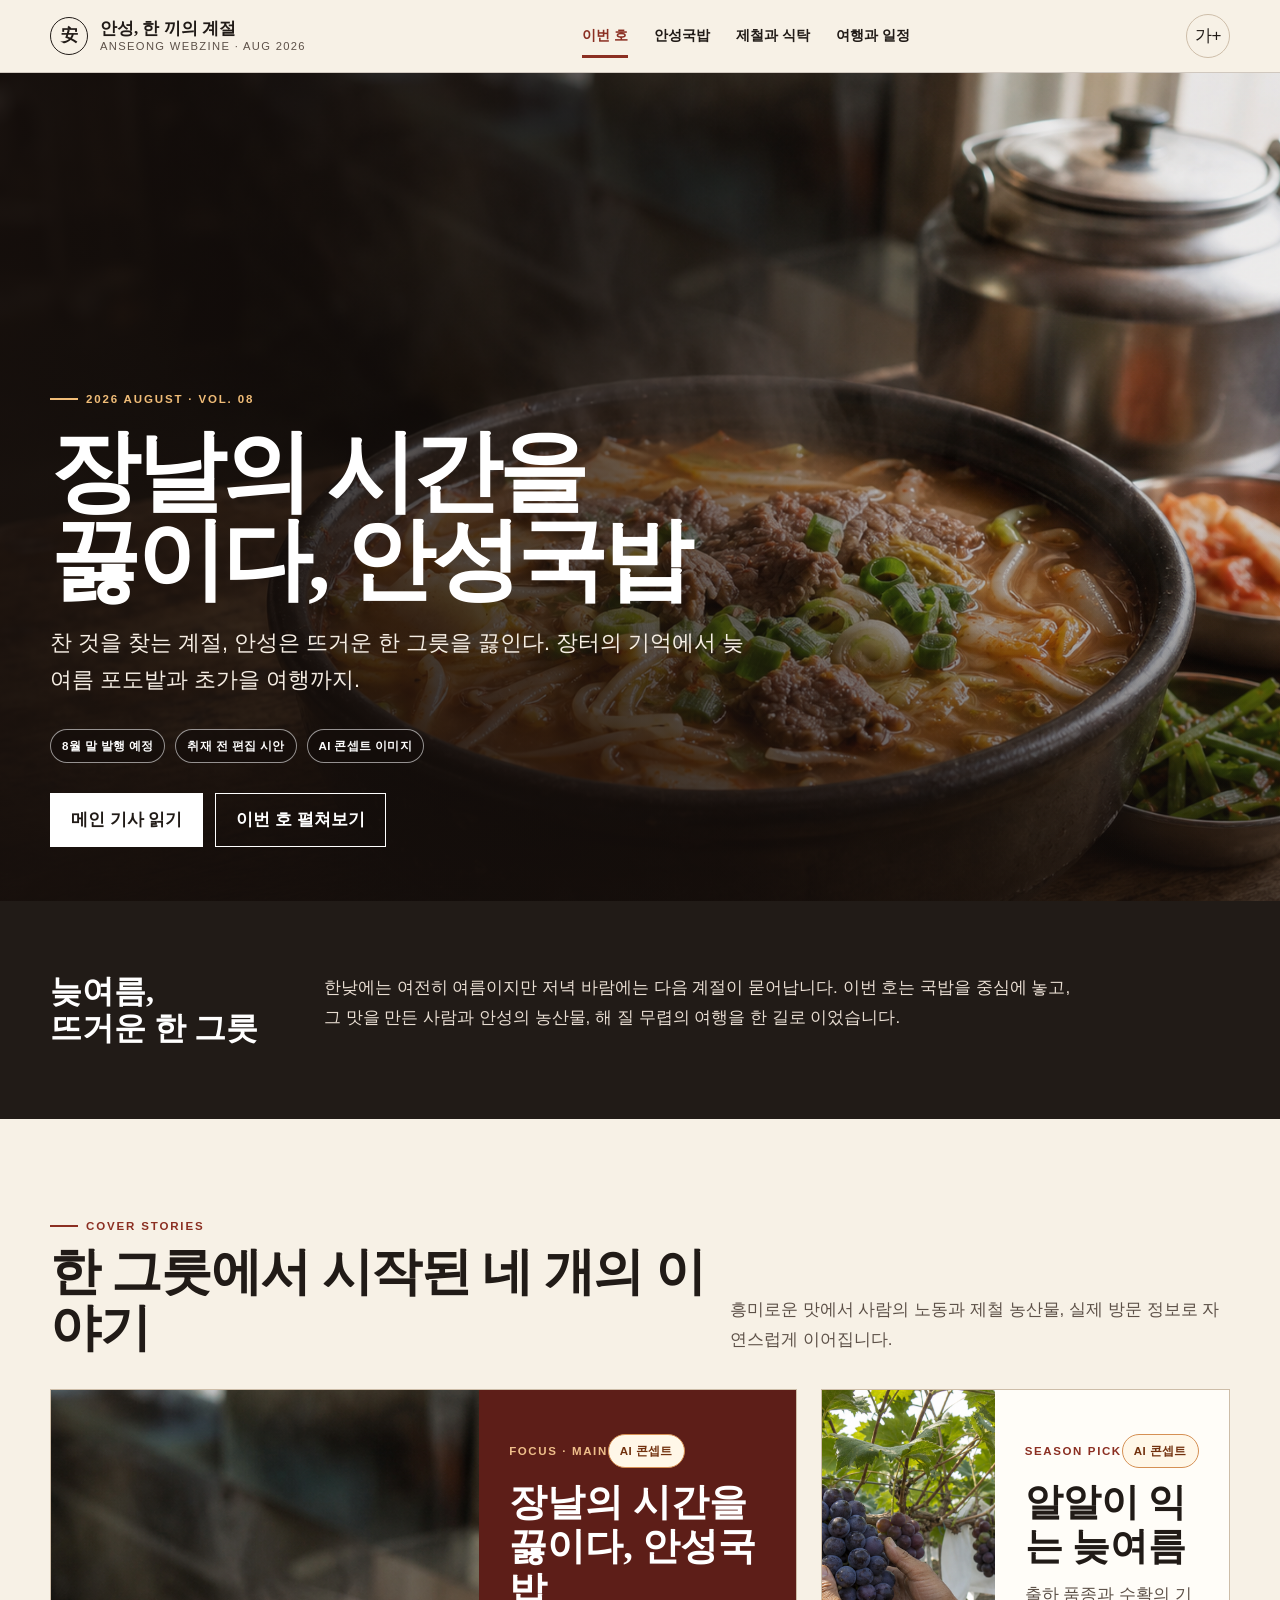
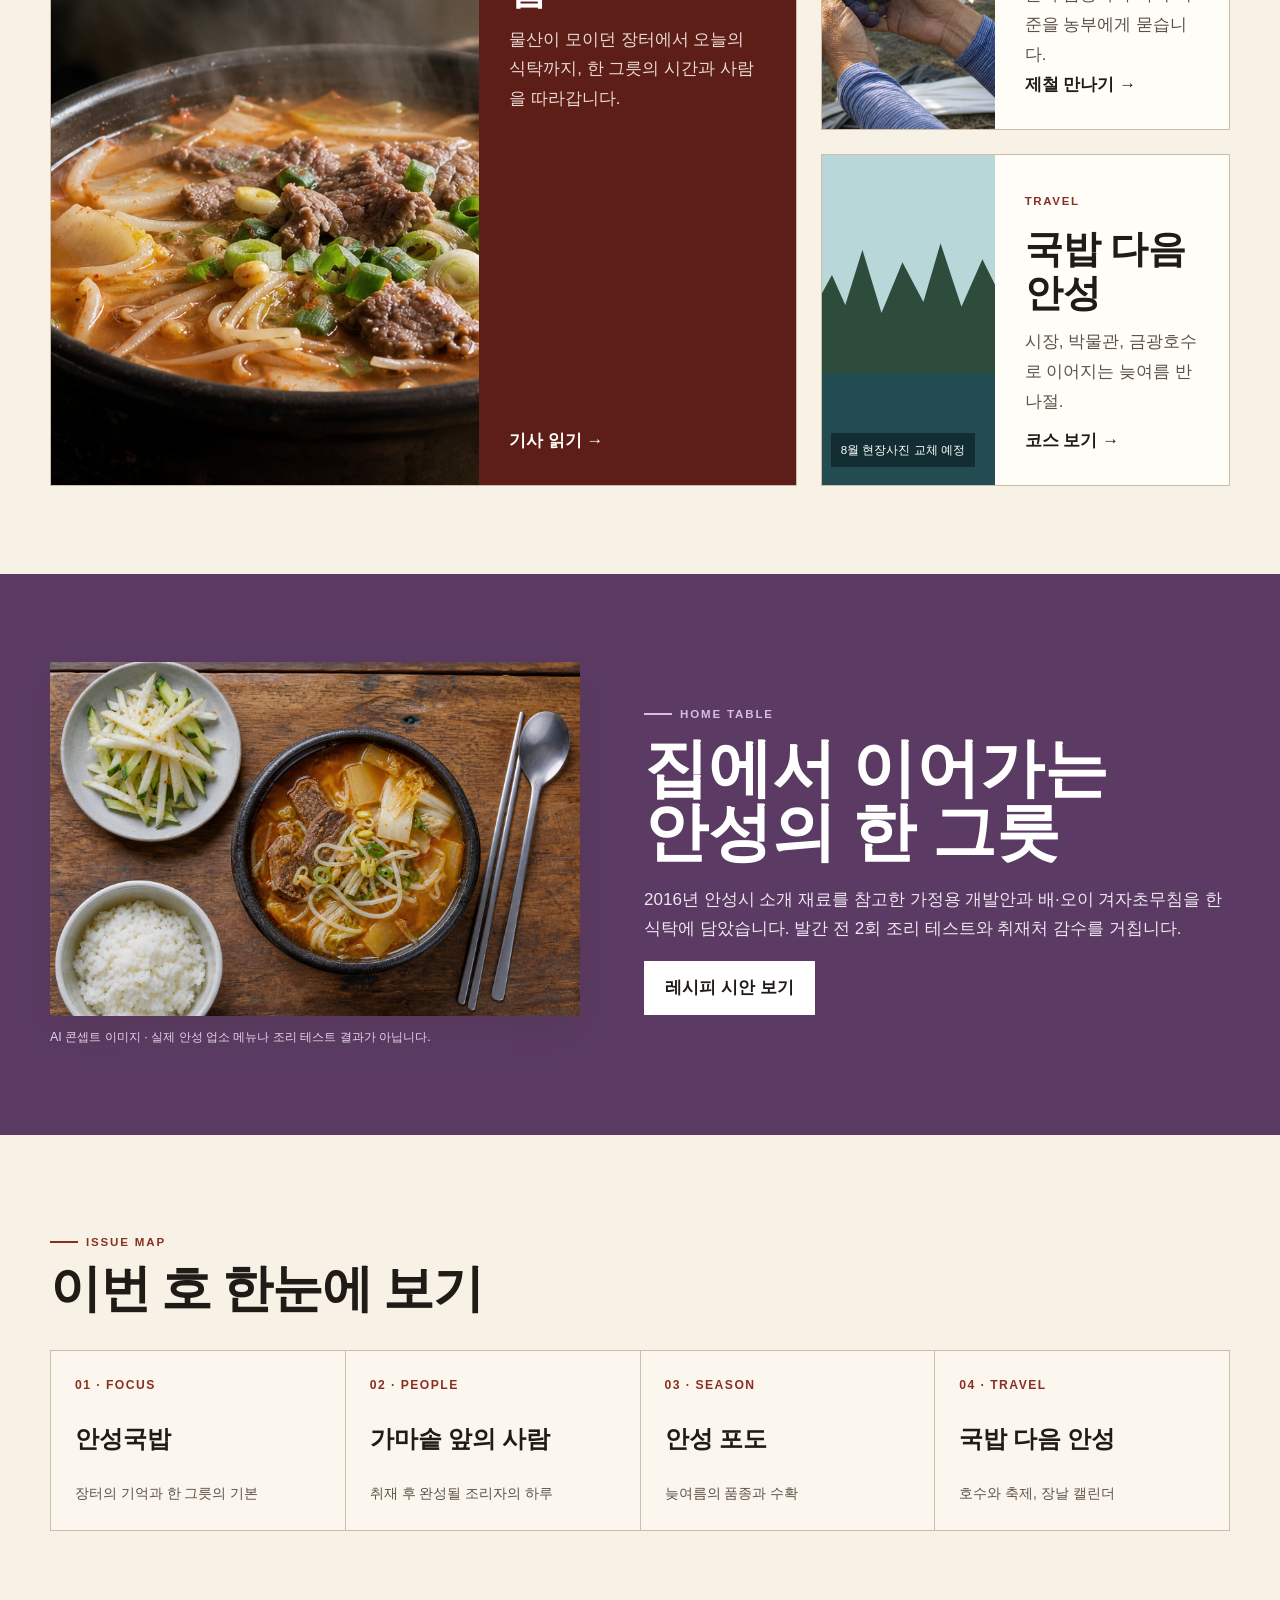
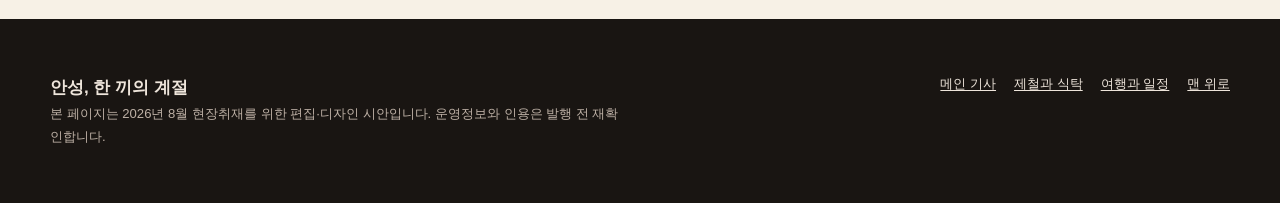
==== index.html @ 2c690036 "Publish Anseong August webzine" ====
<!doctype html>
<html lang="ko">
<head>
  <meta charset="utf-8">
  <meta name="viewport" content="width=device-width, initial-scale=1">
  <meta name="description" content="안성국밥에서 포도밭과 금광호수까지 이어지는 2026년 8월 안성 웹진">
  <meta property="og:title" content="안성, 한 끼의 계절 — 2026년 8월호">
  <meta property="og:description" content="안성국밥에서 포도밭과 금광호수까지 이어지는 늦여름 웹진">
  <meta property="og:type" content="website">
  <meta property="og:url" content="https://vidavida1970.github.io/Webzine/">
  <meta property="og:image" content="https://vidavida1970.github.io/Webzine/assets/images/anseong-gukbap-ai.png">
  <title>안성, 한 끼의 계절 — 2026년 8월호</title>
  <link rel="stylesheet" href="styles.css">
  <script src="script.js" defer></script>
</head>
<body data-page="home">
  <a class="skip-link" href="#main">본문 바로가기</a>
  <div class="reading-progress" aria-hidden="true"></div>
  <header class="site-header">
    <div class="header-inner">
      <a class="brand" href="index.html" aria-label="안성 웹진 8월호 홈">
        <span class="brand-mark" aria-hidden="true">安</span><span class="brand-copy"><strong>안성, 한 끼의 계절</strong><small>ANSEONG WEBZINE · AUG 2026</small></span>
      </a>
      <nav class="primary-nav" aria-label="주요 메뉴">
        <a href="index.html" aria-current="page">이번 호</a><a href="focus.html">안성국밥</a><a href="season.html">제철과 식탁</a><a href="travel.html">여행과 일정</a>
      </nav>
      <div class="header-tools">
        <button class="type-control" type="button" aria-label="본문 글자 크게 보기" aria-pressed="false">가+</button>
        <button class="menu-toggle" type="button" aria-label="메뉴 열기" aria-expanded="false">메뉴</button>
      </div>
    </div>
  </header>
  <main id="main">
    <section class="hero-home" aria-labelledby="cover-title">
      <div class="shell">
        <span class="issue-kicker">2026 August · Vol. 08</span>
        <h1 class="display-title" id="cover-title">장날의 시간을<br>끓이다, 안성국밥</h1>
        <p class="hero-lead">찬 것을 찾는 계절, 안성은 뜨거운 한 그릇을 끓인다. 장터의 기억에서 늦여름 포도밭과 초가을 여행까지.</p>
        <div class="hero-meta"><span class="chip">8월 말 발행 예정</span><span class="chip">취재 전 편집 시안</span><span class="chip">AI 콘셉트 이미지</span></div>
        <div class="hero-actions"><a class="button button-light" href="focus.html">메인 기사 읽기</a><a class="button button-ghost" href="#contents">이번 호 펼쳐보기</a></div>
      </div>
    </section>

    <section class="editor-note">
      <div class="shell"><h2>늦여름,<br>뜨거운 한 그릇</h2><p>한낮에는 여전히 여름이지만 저녁 바람에는 다음 계절이 묻어납니다. 이번 호는 국밥을 중심에 놓고, 그 맛을 만든 사람과 안성의 농산물, 해 질 무렵의 여행을 한 길로 이었습니다.</p></div>
    </section>

    <section class="section shell" id="contents">
      <div class="section-head"><div><span class="section-kicker">Cover Stories</span><h2>한 그릇에서 시작된 네 개의 이야기</h2></div><p>흥미로운 맛에서 사람의 노동과 제철 농산물, 실제 방문 정보로 자연스럽게 이어집니다.</p></div>
      <div class="story-grid">
        <a class="story-card story-feature" href="focus.html"><img src="assets/images/anseong-gukbap-ai.png" alt="김이 오르는 붉은 국물의 소고기 국밥 콘셉트 이미지" width="1672" height="941"><div class="story-card-copy"><div><span class="card-label">FOCUS · MAIN</span><span class="chip chip-ai">AI 콘셉트</span><h3>장날의 시간을 끓이다, 안성국밥</h3><p>물산이 모이던 장터에서 오늘의 식탁까지, 한 그릇의 시간과 사람을 따라갑니다.</p></div><strong>기사 읽기 →</strong></div></a>
        <a class="story-card story-card-small" href="season.html"><img src="assets/images/anseong-grape-ai.png" alt="포도밭에서 포도송이를 살피는 농부의 손을 표현한 콘셉트 이미지" width="1536" height="1024"><div class="story-card-copy"><div><span class="card-label">SEASON PICK</span><span class="chip chip-ai">AI 콘셉트</span><h3>알알이 익는 늦여름</h3><p>출하 품종과 수확의 기준을 농부에게 묻습니다.</p></div><strong>제철 만나기 →</strong></div></a>
        <a class="story-card story-card-small" href="travel.html"><div class="lake-art" role="img" aria-label="금광호수 현장사진을 대신하는 추상적 수변 풍경 자리표시자"></div><div class="story-card-copy"><div><span class="card-label">TRAVEL</span><h3>국밥 다음 안성</h3><p>시장, 박물관, 금광호수로 이어지는 늦여름 반나절.</p></div><strong>코스 보기 →</strong></div></a>
      </div>
    </section>

    <section class="season-band section">
      <div class="shell season-layout">
        <figure><img src="assets/images/gukbap-pairing-ai.png" alt="국밥과 밥, 배와 오이를 활용한 초무침 콘셉트 상차림" width="1536" height="1024"><figcaption>AI 콘셉트 이미지 · 실제 안성 업소 메뉴나 조리 테스트 결과가 아닙니다.</figcaption></figure>
        <div class="season-copy"><span class="section-kicker">Home Table</span><h2>집에서 이어가는<br>안성의 한 그릇</h2><p>2016년 안성시 소개 재료를 참고한 가정용 개발안과 배·오이 겨자초무침을 한 식탁에 담았습니다. 발간 전 2회 조리 테스트와 취재처 감수를 거칩니다.</p><a class="button button-light" href="season.html#recipe">레시피 시안 보기</a></div>
      </div>
    </section>

    <section class="section shell">
      <div class="section-head"><div><span class="section-kicker">Issue Map</span><h2>이번 호 한눈에 보기</h2></div></div>
      <nav class="issue-map" aria-label="이번 호 기사 목록">
        <a href="focus.html"><b>01 · FOCUS</b><strong>안성국밥</strong><span>장터의 기억과 한 그릇의 기본</span></a>
        <a href="focus.html#people"><b>02 · PEOPLE</b><strong>가마솥 앞의 사람</strong><span>취재 후 완성될 조리자의 하루</span></a>
        <a href="season.html"><b>03 · SEASON</b><strong>안성 포도</strong><span>늦여름의 품종과 수확</span></a>
        <a href="travel.html"><b>04 · TRAVEL</b><strong>국밥 다음 안성</strong><span>호수와 축제, 장날 캘린더</span></a>
      </nav>
    </section>
  </main>
  <footer class="site-footer"><div class="footer-inner"><div><strong>안성, 한 끼의 계절</strong><p>본 페이지는 2026년 8월 현장취재를 위한 편집·디자인 시안입니다. 운영정보와 인용은 발행 전 재확인합니다.</p></div><div class="footer-links"><a href="focus.html">메인 기사</a><a href="season.html">제철과 식탁</a><a href="travel.html">여행과 일정</a><a href="#main">맨 위로</a></div></div></footer>
</body>
</html>
---- styles.css ----
:root {
  --ink: #211b17;
  --ink-soft: #5d5148;
  --paper: #f7f1e6;
  --paper-deep: #ede1cf;
  --white: #fffdf8;
  --broth: #8b2f22;
  --broth-dark: #5d1e18;
  --amber: #c46d2d;
  --grape: #5b3b64;
  --leaf: #496247;
  --lake: #315f67;
  --line: #cdbda8;
  --focus: #0b62c4;
  --font-display: "Iowan Old Style", "Noto Serif KR", "Batang", serif;
  --font-body: Pretendard, "Noto Sans KR", "Apple SD Gothic Neo", sans-serif;
  --max: 1180px;
  --reading: 740px;
  --shadow: 0 16px 44px rgba(55, 34, 20, .12);
}

* { box-sizing: border-box; }
html { scroll-behavior: smooth; }
body {
  margin: 0;
  background: var(--paper);
  color: var(--ink);
  font-family: var(--font-body);
  font-size: 17px;
  line-height: 1.75;
  overflow-wrap: break-word;
}
body.large-type { font-size: 19px; }
img { display: block; max-width: 100%; height: auto; }
a { color: inherit; text-decoration-thickness: .08em; text-underline-offset: .18em; }
button, a { touch-action: manipulation; }
button { font: inherit; }

.skip-link {
  position: fixed; left: 16px; top: -80px; z-index: 1000;
  padding: 12px 18px; background: var(--ink); color: #fff;
}
.skip-link:focus { top: 16px; }
:focus-visible { outline: 3px solid var(--focus); outline-offset: 4px; }

.reading-progress {
  position: fixed; inset: 0 auto auto 0; z-index: 200;
  width: 0; height: 4px; background: var(--amber);
}
.site-header {
  position: sticky; top: 0; z-index: 100;
  border-bottom: 1px solid rgba(93, 81, 72, .25);
  background: rgba(247, 241, 230, .96);
  backdrop-filter: blur(12px);
}
.header-inner {
  width: min(calc(100% - 32px), var(--max)); min-height: 72px; margin: auto;
  display: flex; align-items: center; justify-content: space-between; gap: 24px;
}
.brand { display: inline-flex; align-items: center; gap: 12px; text-decoration: none; }
.brand-mark {
  width: 38px; height: 38px; display: grid; place-items: center;
  border: 1px solid var(--ink); border-radius: 50%;
  font-family: var(--font-display); font-weight: 700;
}
.brand-copy { display: grid; line-height: 1.25; }
.brand-copy strong { font-family: var(--font-display); font-size: 1.05rem; }
.brand-copy small { color: var(--ink-soft); font-size: .7rem; letter-spacing: .12em; }
.primary-nav { display: flex; align-items: center; gap: 26px; }
.primary-nav a { min-height: 44px; display: inline-flex; align-items: center; text-decoration: none; font-weight: 650; font-size: .9rem; }
.primary-nav a:hover, .primary-nav a[aria-current="page"] { color: var(--broth); }
.primary-nav a[aria-current="page"] { box-shadow: inset 0 -3px 0 var(--broth); }
.header-tools { display: flex; align-items: center; gap: 8px; }
.type-control, .menu-toggle {
  min-width: 44px; min-height: 44px; border: 1px solid var(--line); border-radius: 999px;
  background: transparent; color: var(--ink); cursor: pointer;
}
.type-control:hover, .menu-toggle:hover { background: var(--paper-deep); }
.menu-toggle { display: none; }

.shell { width: min(calc(100% - 32px), var(--max)); margin-inline: auto; }
.issue-kicker, .section-kicker {
  display: inline-flex; align-items: center; gap: 8px;
  color: var(--broth); font-size: .72rem; font-weight: 800; letter-spacing: .16em; text-transform: uppercase;
}
.issue-kicker::before, .section-kicker::before { content: ""; width: 28px; height: 2px; background: currentColor; }
.display-title {
  margin: 18px 0 20px; max-width: 850px;
  font-family: var(--font-display); font-size: clamp(2.7rem, 7vw, 6.6rem); line-height: .98; letter-spacing: -.045em;
}
.hero-lead { max-width: 700px; margin: 0; font-size: clamp(1.05rem, 2vw, 1.35rem); color: #f6eee4; }
.hero-home {
  min-height: calc(100svh - 72px); display: grid; align-items: end; position: relative; isolation: isolate;
  background: #2e211b url("assets/images/anseong-gukbap-ai.png") center / cover no-repeat;
  color: #fff;
}
.hero-home::after { content: ""; position: absolute; inset: 0; z-index: -1; background: linear-gradient(90deg, rgba(22,15,12,.9) 0%, rgba(22,15,12,.6) 48%, rgba(22,15,12,.08) 82%), linear-gradient(0deg, rgba(22,15,12,.72), transparent 55%); }
.hero-home .shell { padding-block: 96px 54px; }
.hero-home .issue-kicker { color: #f1bd78; }
.hero-meta { display: flex; flex-wrap: wrap; gap: 10px; margin-top: 30px; }
.chip {
  display: inline-flex; align-items: center; min-height: 34px; padding: 6px 11px;
  border: 1px solid currentColor; border-radius: 999px; font-size: .72rem; font-weight: 750; letter-spacing: .03em;
}
.chip-ai { background: #fff7e8; color: #71300d; border-color: #d59054; }
.hero-home .chip { background: rgba(20,14,11,.76); color: #fff; border-color: rgba(255,255,255,.55); }
.hero-actions { display: flex; flex-wrap: wrap; gap: 12px; margin-top: 30px; }
.button {
  display: inline-flex; min-height: 48px; align-items: center; justify-content: center; padding: 11px 20px;
  border: 1px solid var(--ink); background: var(--ink); color: #fff; text-decoration: none; font-weight: 750; cursor: pointer;
  transition: background .2s ease, color .2s ease, transform .2s ease;
}
.button:hover { background: var(--broth); border-color: var(--broth); transform: translateY(-1px); }
.button-light { background: #fff; color: var(--ink); border-color: #fff; }
.button-ghost { background: transparent; color: inherit; border-color: currentColor; }

.editor-note { background: var(--ink); color: #fff; }
.editor-note .shell { display: grid; grid-template-columns: 210px minmax(0, 1fr); gap: 64px; padding-block: 72px; }
.editor-note h2 { margin: 0; font-family: var(--font-display); font-size: 2rem; line-height: 1.15; }
.editor-note p { max-width: 760px; margin: 0; color: #e8ddd2; }
.section { padding-block: 88px; }
.section-tight { padding-block: 58px; }
.section-head { display: flex; align-items: end; justify-content: space-between; gap: 24px; margin-bottom: 34px; }
.section-head h2 { margin: 8px 0 0; font-family: var(--font-display); font-size: clamp(2rem, 4vw, 3.7rem); line-height: 1.08; letter-spacing: -.025em; }
.section-head p { max-width: 500px; margin: 0; color: var(--ink-soft); }
.story-grid { display: grid; grid-template-columns: 1.55fr .85fr; gap: 24px; }
.story-card {
  display: grid; min-height: 400px; position: relative; overflow: hidden; background: var(--white); border: 1px solid var(--line); text-decoration: none;
}
.story-card img { width: 100%; height: 100%; object-fit: cover; transition: transform .35s ease; }
.story-card:hover img { transform: scale(1.015); }
.story-card-copy { padding: 30px; display: flex; flex-direction: column; justify-content: space-between; }
.story-card h3 { margin: 12px 0; font-family: var(--font-display); font-size: clamp(1.65rem, 3vw, 2.7rem); line-height: 1.15; }
.story-card p { margin: 0; color: var(--ink-soft); }
.story-feature { grid-template-columns: 1.15fr .85fr; grid-row: span 2; }
.story-feature .story-card-copy { background: var(--broth-dark); color: #fff; }
.story-feature .story-card-copy p { color: #ead9d3; }
.story-card-small { min-height: 260px; grid-template-columns: .85fr 1.15fr; }
.story-card-small img { min-height: 260px; }
.card-label { font-size: .72rem; font-weight: 800; letter-spacing: .14em; color: var(--broth); }
.story-feature .card-label { color: #efbf8b; }
.story-card-copy .chip-ai { align-self: flex-start; margin-top: 14px; }

.season-band { background: var(--grape); color: #fff; }
.season-band .section-kicker { color: #d9bce1; }
.season-layout { display: grid; grid-template-columns: .95fr 1.05fr; gap: 64px; align-items: center; }
.season-layout figure { margin: 0; }
.season-layout img { width: 100%; aspect-ratio: 3/2; object-fit: cover; box-shadow: var(--shadow); }
figcaption { margin-top: 12px; color: var(--ink-soft); font-size: .78rem; line-height: 1.55; }
.season-band figcaption { color: #e3d6e6; }
.season-copy h2 { margin: 12px 0 20px; font-family: var(--font-display); font-size: clamp(2.2rem, 5vw, 4.3rem); line-height: 1; }
.season-copy p { color: #eee6f0; }
.issue-map { display: grid; grid-template-columns: repeat(4, 1fr); border-top: 1px solid var(--line); border-left: 1px solid var(--line); }
.issue-map a { min-height: 180px; padding: 24px; display: flex; flex-direction: column; justify-content: space-between; border-right: 1px solid var(--line); border-bottom: 1px solid var(--line); text-decoration: none; background: rgba(255,253,248,.46); transition: background .2s ease; }
.issue-map a:hover { background: var(--white); }
.issue-map strong { font-family: var(--font-display); font-size: 1.5rem; }
.issue-map span { color: var(--ink-soft); font-size: .86rem; }
.issue-map b { color: var(--broth); font-size: .76rem; letter-spacing: .12em; }

.page-hero { padding-block: 70px 48px; border-bottom: 1px solid var(--line); }
.breadcrumbs { font-size: .8rem; color: var(--ink-soft); margin-bottom: 22px; }
.breadcrumbs a { text-decoration: none; }
.page-hero h1 { max-width: 940px; margin: 10px 0 18px; font-family: var(--font-display); font-size: clamp(2.6rem, 6vw, 5.5rem); line-height: 1.02; letter-spacing: -.04em; }
.page-deck { max-width: 760px; margin: 0; color: var(--ink-soft); font-size: 1.18rem; }
.page-meta { display: flex; flex-wrap: wrap; gap: 14px 24px; margin-top: 26px; font-size: .78rem; color: var(--ink-soft); }
.hero-figure { width: min(calc(100% - 32px), 1320px); margin: 42px auto 0; }
.hero-figure img { width: 100%; max-height: 760px; object-fit: cover; }
.hero-figure figcaption { max-width: var(--max); margin: 12px auto; padding-inline: 16px; }

.article-layout { width: min(calc(100% - 32px), var(--max)); margin: 0 auto; padding-block: 66px 110px; display: grid; grid-template-columns: 190px minmax(0, var(--reading)) 220px; gap: 48px; align-items: start; }
.article-toc { position: sticky; top: 104px; }
.article-toc strong { display: block; margin-bottom: 12px; font-size: .76rem; letter-spacing: .12em; }
.article-toc a { display: block; padding: 7px 0; color: var(--ink-soft); text-decoration: none; font-size: .82rem; line-height: 1.45; }
.article-toc a:hover { color: var(--broth); }
.prose h2 { margin: 3em 0 .7em; font-family: var(--font-display); font-size: clamp(1.9rem, 4vw, 3rem); line-height: 1.14; }
.prose h2:first-child { margin-top: 0; }
.prose h3 { margin: 2em 0 .5em; font-family: var(--font-display); font-size: 1.55rem; line-height: 1.3; }
.prose p { margin: 0 0 1.35em; }
.prose .dropcap::first-letter { float: left; padding: .12em .12em 0 0; color: var(--broth); font-family: var(--font-display); font-size: 4.7em; line-height: .72; }
.pullquote { margin: 50px 0; padding: 28px 0 28px 30px; border-left: 5px solid var(--broth); font-family: var(--font-display); font-size: clamp(1.45rem, 3vw, 2rem); line-height: 1.45; }
.fact-rail { position: sticky; top: 104px; background: var(--white); border-top: 5px solid var(--broth); padding: 20px; font-size: .78rem; line-height: 1.55; }
.fact-rail h2 { margin: 0 0 14px; font-family: var(--font-display); font-size: 1.25rem; }
.fact-rail ul { margin: 0; padding-left: 18px; }
.fact-rail li + li { margin-top: 11px; }
.notice { margin: 34px 0; padding: 24px; background: #fff6e8; border: 1px solid #d9a66e; }
.notice strong { display: block; margin-bottom: 8px; color: #6a2d11; }
.placeholder { margin: 36px 0; padding: 36px; border: 1px dashed var(--ink-soft); background: rgba(255,255,255,.28); text-align: center; }
.placeholder strong { display: block; font-family: var(--font-display); font-size: 1.35rem; }
.placeholder span { display: block; color: var(--ink-soft); font-size: .85rem; }

.recipe-hero { background: var(--grape); color: #fff; }
.recipe-hero .page-deck, .recipe-hero .page-meta, .recipe-hero .breadcrumbs { color: #e5d9e8; }
.recipe-hero .section-kicker { color: #e3c0ec; }
.content-shell { width: min(calc(100% - 32px), var(--max)); margin: auto; padding-block: 72px 104px; }
.split-feature { display: grid; grid-template-columns: 1fr 1fr; gap: 54px; align-items: start; }
.split-feature figure { margin: 0; position: sticky; top: 104px; }
.split-feature img { width: 100%; aspect-ratio: 3/2; object-fit: cover; }
.module-title { margin: 12px 0 22px; font-family: var(--font-display); font-size: clamp(2.15rem, 4.5vw, 3.8rem); line-height: 1.05; }
.question-grid, .ingredient-grid, .calendar-grid, .travel-grid { display: grid; grid-template-columns: repeat(2, 1fr); gap: 16px; }
.info-card { padding: 24px; border: 1px solid var(--line); background: var(--white); }
.info-card h3 { margin: 0 0 8px; font-family: var(--font-display); font-size: 1.35rem; }
.info-card p { margin: 0; color: var(--ink-soft); font-size: .9rem; }
.recipe-layout { margin-top: 86px; padding-top: 68px; border-top: 1px solid var(--line); display: grid; grid-template-columns: .75fr 1.25fr; gap: 64px; }
.ingredient-list { padding: 28px; background: var(--ink); color: #fff; }
.ingredient-list h3 { margin-top: 0; font-family: var(--font-display); font-size: 1.7rem; }
.ingredient-list ul { padding-left: 20px; }
.steps { counter-reset: step; }
.step { counter-increment: step; display: grid; grid-template-columns: 50px 1fr; gap: 18px; padding: 22px 0; border-top: 1px solid var(--line); }
.step::before { content: counter(step, decimal-leading-zero); color: var(--broth); font-family: var(--font-display); font-size: 1.6rem; }
.step h3 { margin: 0 0 5px; font-family: var(--font-display); }
.step p { margin: 0; color: var(--ink-soft); }

.travel-hero { background: var(--lake); color: #fff; }
.travel-hero .page-deck, .travel-hero .page-meta, .travel-hero .breadcrumbs { color: #d9e8e9; }
.travel-hero .section-kicker { color: #b8e1df; }
.lake-art { min-height: 330px; overflow: hidden; position: relative; background: linear-gradient(#b8d7d9 0 48%, #4c7d82 48% 65%, #234b52 65%); }
.lake-art::before { content: ""; position: absolute; left: -5%; right: -5%; bottom: 34%; height: 48%; background: #2e4c3b; clip-path: polygon(0 100%, 0 60%, 10% 38%, 17% 57%, 26% 22%, 36% 62%, 47% 30%, 58% 55%, 67% 18%, 78% 58%, 89% 28%, 100% 55%, 100% 100%); }
.lake-art::after { content: "8월 현장사진 교체 예정"; position: absolute; right: 20px; bottom: 18px; padding: 7px 10px; background: rgba(17,42,45,.85); color: #fff; font-size: .72rem; }
.travel-grid { grid-template-columns: repeat(3, 1fr); }
.travel-card { min-height: 310px; display: flex; flex-direction: column; justify-content: space-between; padding: 28px; background: var(--white); border-top: 5px solid var(--lake); }
.travel-card .time { color: var(--lake); font-weight: 800; font-size: .78rem; letter-spacing: .08em; }
.travel-card h3 { margin: 10px 0; font-family: var(--font-display); font-size: 1.7rem; line-height: 1.2; }
.travel-card p { color: var(--ink-soft); }
.travel-tags { display: flex; flex-wrap: wrap; gap: 6px; }
.travel-tags span { padding: 5px 8px; background: #e1eded; color: #24474c; font-size: .7rem; font-weight: 700; }
.calendar-section { margin-top: 86px; padding-top: 68px; border-top: 1px solid var(--line); }
.calendar-card { display: grid; grid-template-columns: 76px 1fr; gap: 18px; padding: 22px; border: 1px solid var(--line); background: var(--white); }
.calendar-card time { color: var(--broth); font-family: var(--font-display); font-size: 1.55rem; line-height: 1; }
.calendar-card h3 { margin: 0 0 5px; font-family: var(--font-display); font-size: 1.15rem; }
.calendar-card p { margin: 0; color: var(--ink-soft); font-size: .82rem; }
.status { display: inline-block; margin-bottom: 8px; padding: 3px 7px; border: 1px solid currentColor; color: #685113; font-size: .66rem; font-weight: 800; }
.safety { margin-top: 42px; padding: 28px; background: #fff4dc; border-left: 5px solid #9c4c18; }

.related { background: var(--paper-deep); }
.related-grid { display: grid; grid-template-columns: repeat(3, 1fr); gap: 18px; }
.related a { min-height: 170px; padding: 24px; display: flex; flex-direction: column; justify-content: space-between; background: var(--white); border: 1px solid var(--line); text-decoration: none; }
.related a:hover { border-color: var(--broth); }
.related strong { font-family: var(--font-display); font-size: 1.35rem; }
.site-footer { background: #191512; color: #eee5db; }
.footer-inner { width: min(calc(100% - 32px), var(--max)); margin: auto; padding-block: 54px; display: grid; grid-template-columns: 1fr 1fr; gap: 40px; }
.footer-inner p { max-width: 580px; margin: 0; color: #bdb0a5; font-size: .82rem; }
.footer-links { display: flex; flex-wrap: wrap; gap: 18px; justify-content: end; align-content: start; font-size: .82rem; }

@media (max-width: 1024px) {
  .primary-nav { position: fixed; inset: 72px 0 auto; display: none; padding: 18px 16px 26px; background: var(--paper); border-bottom: 1px solid var(--line); flex-direction: column; align-items: stretch; gap: 0; }
  .primary-nav.is-open { display: flex; }
  .primary-nav a { padding-inline: 10px; }
  .menu-toggle { display: inline-grid; place-items: center; }
  .type-control { display: none; }
  .article-layout { grid-template-columns: minmax(0, 1fr) 210px; }
  .article-toc { display: none; }
  .story-grid, .season-layout, .split-feature { grid-template-columns: 1fr; }
  .story-feature { grid-template-columns: 1fr 1fr; grid-row: auto; }
  .split-feature figure { position: static; }
  .travel-grid { grid-template-columns: repeat(2, 1fr); }
}

@media (max-width: 720px) {
  body { font-size: 16px; }
  .header-inner { min-height: 64px; }
  .brand-copy small { display: none; }
  .primary-nav { inset-block-start: 64px; }
  .hero-home { min-height: 720px; background-position: 62% center; }
  .hero-home::after { background: linear-gradient(0deg, rgba(22,15,12,.93) 0%, rgba(22,15,12,.55) 65%, rgba(22,15,12,.12)); }
  .hero-home .shell { padding-block: 150px 42px; }
  .display-title { font-size: clamp(3rem, 15vw, 4.6rem); }
  .editor-note .shell { grid-template-columns: 1fr; gap: 22px; padding-block: 50px; }
  .section { padding-block: 64px; }
  .section-head { display: block; }
  .section-head p { margin-top: 18px; }
  .story-feature, .story-card-small { grid-template-columns: 1fr; }
  .story-feature img, .story-card-small img { min-height: 250px; max-height: 320px; }
  .issue-map { grid-template-columns: repeat(2, 1fr); }
  .issue-map a { min-height: 150px; }
  .article-layout { display: block; padding-block: 44px 80px; }
  .fact-rail { position: static; margin-top: 42px; }
  .hero-figure { width: 100%; margin-top: 28px; }
  .hero-figure img { min-height: 390px; object-fit: cover; }
  .question-grid, .ingredient-grid, .calendar-grid, .travel-grid, .related-grid { grid-template-columns: 1fr; }
  .recipe-layout { grid-template-columns: 1fr; gap: 24px; margin-top: 60px; padding-top: 48px; }
  .split-feature { gap: 34px; }
  .calendar-card { grid-template-columns: 64px 1fr; }
  .footer-inner { grid-template-columns: 1fr; }
  .footer-links { justify-content: start; }
}

@media (prefers-reduced-motion: reduce) {
  *, *::before, *::after { scroll-behavior: auto !important; transition-duration: .01ms !important; animation-duration: .01ms !important; }
}
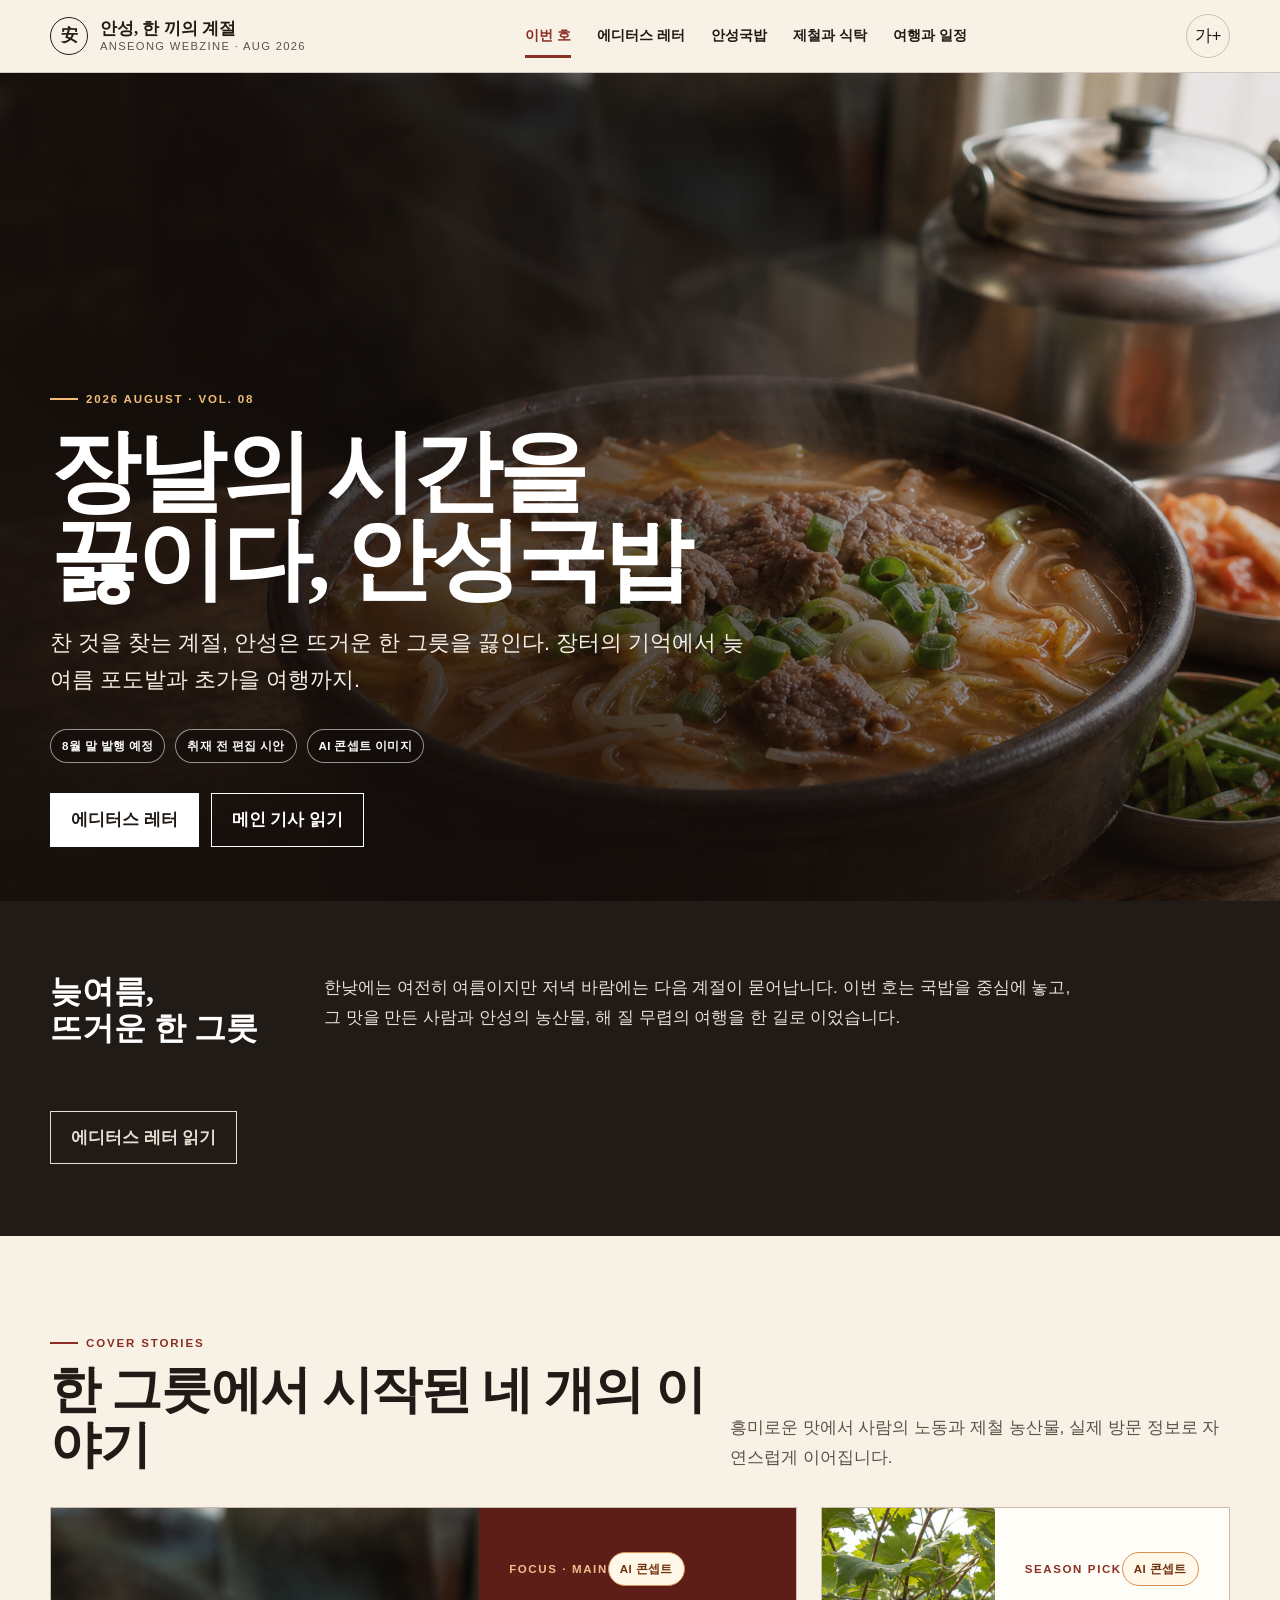
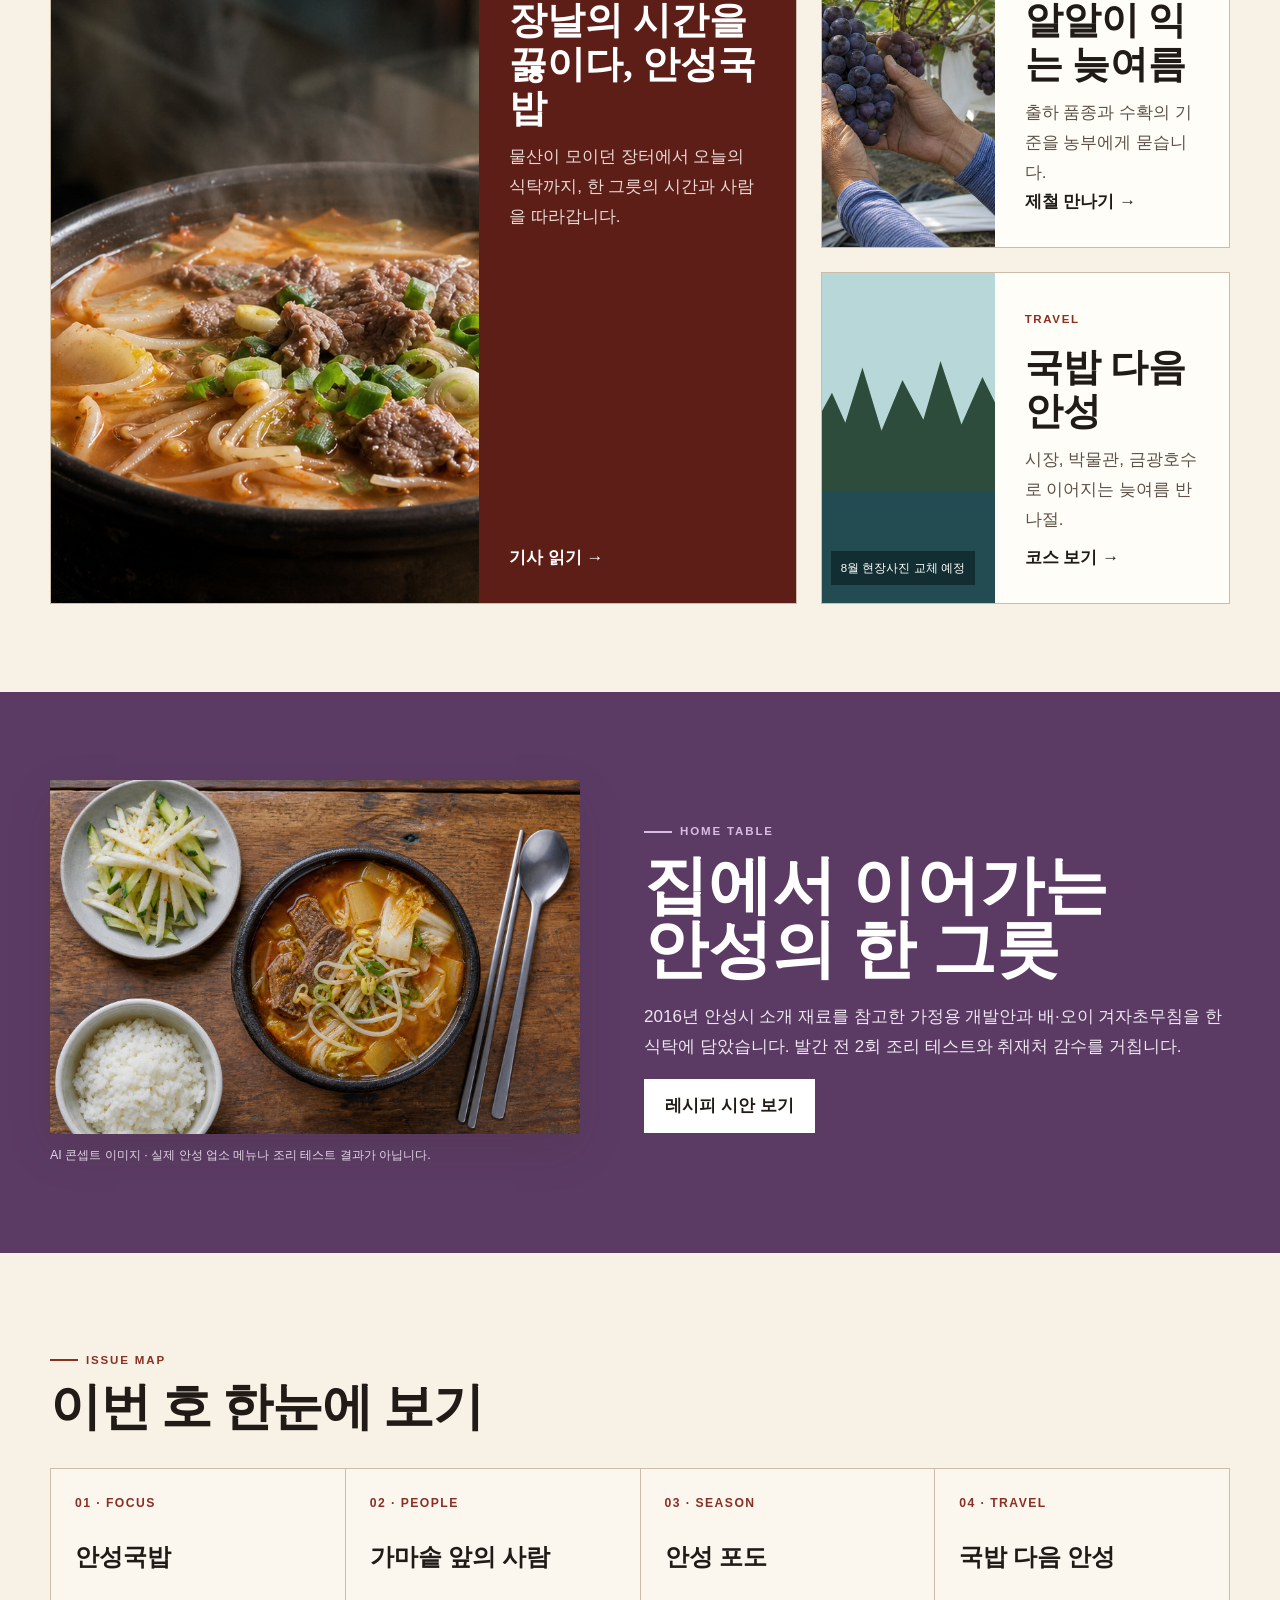
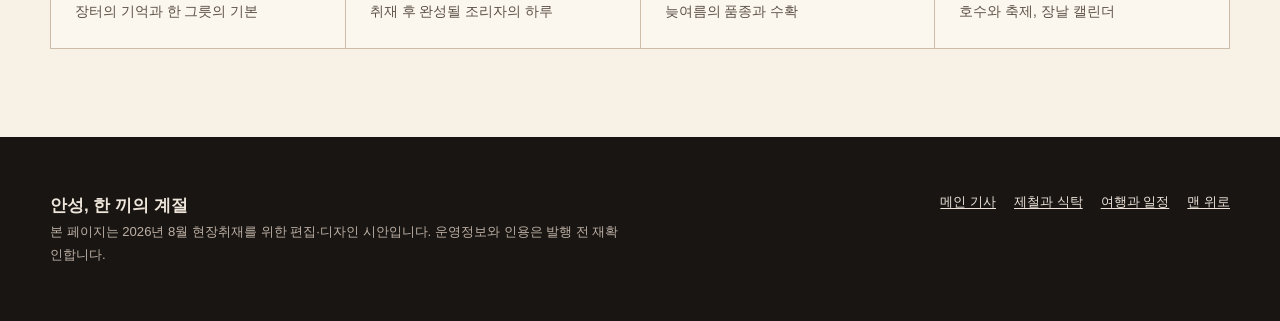
==== commit 83b83285: "Publish August editor's letter page. Add the planned letter layout, field photos, and issue navigati" ====
--- a/index.html
+++ b/index.html
@@ -10,6 +10,7 @@
   <meta property="og:url" content="https://vidavida1970.github.io/Webzine/">
   <meta property="og:image" content="https://vidavida1970.github.io/Webzine/assets/images/anseong-gukbap-ai.png">
   <title>안성, 한 끼의 계절 — 2026년 8월호</title>
+  <link rel="icon" href="favicon.svg" type="image/svg+xml">
   <link rel="stylesheet" href="styles.css">
   <script src="script.js" defer></script>
 </head>
@@ -22,7 +23,7 @@
         <span class="brand-mark" aria-hidden="true">安</span><span class="brand-copy"><strong>안성, 한 끼의 계절</strong><small>ANSEONG WEBZINE · AUG 2026</small></span>
       </a>
       <nav class="primary-nav" aria-label="주요 메뉴">
-        <a href="index.html" aria-current="page">이번 호</a><a href="focus.html">안성국밥</a><a href="season.html">제철과 식탁</a><a href="travel.html">여행과 일정</a>
+        <a href="index.html" aria-current="page">이번 호</a><a href="letter.html">에디터스 레터</a><a href="focus.html">안성국밥</a><a href="season.html">제철과 식탁</a><a href="travel.html">여행과 일정</a>
       </nav>
       <div class="header-tools">
         <button class="type-control" type="button" aria-label="본문 글자 크게 보기" aria-pressed="false">가+</button>
@@ -37,12 +38,12 @@
         <h1 class="display-title" id="cover-title">장날의 시간을<br>끓이다, 안성국밥</h1>
         <p class="hero-lead">찬 것을 찾는 계절, 안성은 뜨거운 한 그릇을 끓인다. 장터의 기억에서 늦여름 포도밭과 초가을 여행까지.</p>
         <div class="hero-meta"><span class="chip">8월 말 발행 예정</span><span class="chip">취재 전 편집 시안</span><span class="chip">AI 콘셉트 이미지</span></div>
-        <div class="hero-actions"><a class="button button-light" href="focus.html">메인 기사 읽기</a><a class="button button-ghost" href="#contents">이번 호 펼쳐보기</a></div>
+        <div class="hero-actions"><a class="button button-light" href="letter.html">에디터스 레터</a><a class="button button-ghost" href="focus.html">메인 기사 읽기</a></div>
       </div>
     </section>
 
     <section class="editor-note">
-      <div class="shell"><h2>늦여름,<br>뜨거운 한 그릇</h2><p>한낮에는 여전히 여름이지만 저녁 바람에는 다음 계절이 묻어납니다. 이번 호는 국밥을 중심에 놓고, 그 맛을 만든 사람과 안성의 농산물, 해 질 무렵의 여행을 한 길로 이었습니다.</p></div>
+      <div class="shell"><h2>늦여름,<br>뜨거운 한 그릇</h2><p>한낮에는 여전히 여름이지만 저녁 바람에는 다음 계절이 묻어납니다. 이번 호는 국밥을 중심에 놓고, 그 맛을 만든 사람과 안성의 농산물, 해 질 무렵의 여행을 한 길로 이었습니다.</p><p><a class="button button-ghost" href="letter.html">에디터스 레터 읽기</a></p></div>
     </section>
 
     <section class="section shell" id="contents">
--- a/styles.css
+++ b/styles.css
@@ -287,3 +287,212 @@
 @media (prefers-reduced-motion: reduce) {
   *, *::before, *::after { scroll-behavior: auto !important; transition-duration: .01ms !important; animation-duration: .01ms !important; }
 }
+
+/* Editor's Letter */
+.letter-hero {
+  min-height: calc(100svh - 72px);
+  display: grid;
+  align-items: end;
+  position: relative;
+  isolation: isolate;
+  color: #fff;
+  background: #1a1411 url("assets/images/hero-gukbap.jpg") center 42% / cover no-repeat;
+}
+.letter-hero::after {
+  content: "";
+  position: absolute;
+  inset: 0;
+  z-index: -1;
+  background:
+    linear-gradient(180deg, rgba(18,12,10,.18) 0%, rgba(18,12,10,.08) 38%, rgba(18,12,10,.82) 100%),
+    linear-gradient(90deg, rgba(18,12,10,.42) 0%, rgba(18,12,10,.08) 55%);
+}
+.letter-hero-copy {
+  width: min(calc(100% - 32px), 860px);
+  margin: 0 auto;
+  padding: 120px 0 56px;
+}
+.letter-hero .issue-kicker { color: #efc08a; }
+.letter-hero h1 {
+  margin: 16px 0 18px;
+  font-family: var(--font-display);
+  font-size: 40px;
+  font-weight: 500;
+  line-height: 1.12;
+  letter-spacing: -.035em;
+}
+.letter-hero-dek {
+  max-width: 34em;
+  margin: 0 0 18px;
+  color: #f3e8dc;
+  font-size: 18px;
+  font-weight: 400;
+  line-height: 1.7;
+}
+.letter-hero-meta {
+  margin: 0 0 28px;
+  color: rgba(255,247,236,.78);
+  font-size: .82rem;
+  letter-spacing: .04em;
+}
+.letter-scroll {
+  display: inline-flex;
+  min-height: 44px;
+  align-items: center;
+  color: #fff;
+  text-decoration: none;
+  font-size: .82rem;
+  letter-spacing: .16em;
+  text-transform: uppercase;
+}
+.letter-scroll::after {
+  content: "";
+  width: 1px;
+  height: 28px;
+  margin-left: 12px;
+  background: currentColor;
+}
+.letter-body {
+  width: min(calc(100% - 48px), 680px);
+  margin: 0 auto;
+  padding: 88px 0 48px;
+  font-size: 17px;
+  line-height: 1.8;
+}
+.letter-head { margin-bottom: 42px; }
+.letter-head h2 {
+  margin: 12px 0 0;
+  font-family: var(--font-display);
+  font-size: 22px;
+  font-weight: 500;
+  line-height: 1.4;
+}
+.letter-body > p { margin: 0 0 28px; }
+.letter-inline-figure {
+  width: 100vw;
+  max-width: none;
+  margin: 48px calc(50% - 50vw);
+  padding: 0;
+}
+.letter-inline-figure img {
+  width: 100%;
+  max-height: 620px;
+  object-fit: cover;
+}
+.letter-inline-figure figcaption {
+  width: min(calc(100% - 48px), 680px);
+  margin: 14px auto 48px;
+  color: var(--ink-soft);
+  font-size: .82rem;
+}
+.letter-senselist {
+  color: var(--ink);
+  font-weight: 400;
+}
+.letter-emphasis {
+  font-weight: 500;
+}
+.letter-signoff {
+  display: grid;
+  gap: 6px;
+  margin-top: 56px;
+  padding-top: 28px;
+  border-top: 1px solid var(--line);
+  font-family: var(--font-display);
+}
+.letter-signoff span { font-size: 1.05rem; }
+.letter-signoff small { color: var(--ink-soft); letter-spacing: .08em; }
+.letter-toc {
+  padding: 80px 0;
+  background: var(--white);
+  border-top: 1px solid var(--line);
+}
+.letter-toc-inner {
+  width: min(calc(100% - 48px), 680px);
+  margin: 0 auto;
+}
+.letter-toc h2 {
+  margin: 10px 0 28px;
+  font-family: var(--font-display);
+  font-size: 22px;
+  font-weight: 500;
+}
+.letter-toc-list { display: grid; }
+.letter-toc-list a {
+  display: grid;
+  gap: 4px;
+  padding: 18px 0;
+  border-top: 1px solid var(--line);
+  text-decoration: none;
+}
+.letter-toc-list a:last-child { border-bottom: 1px solid var(--line); }
+.letter-toc-list span {
+  color: rgba(93,81,72,.68);
+  font-size: 13px;
+  font-weight: 400;
+  letter-spacing: .12em;
+  text-transform: uppercase;
+}
+.letter-toc-list strong {
+  font-size: 18px;
+  font-weight: 500;
+  line-height: 1.45;
+}
+.letter-toc-list a:hover strong { color: var(--broth); }
+.letter-close {
+  min-height: 640px;
+  display: grid;
+  align-items: end;
+  position: relative;
+  isolation: isolate;
+  color: #fff;
+  background: #1d2a2c url("assets/images/lake-dusk.jpg") center / cover no-repeat;
+}
+.letter-close::after {
+  content: "";
+  position: absolute;
+  inset: 0;
+  z-index: -1;
+  background: linear-gradient(180deg, rgba(16,24,26,.18) 0%, rgba(16,24,26,.78) 100%);
+}
+.letter-close-copy {
+  width: min(calc(100% - 48px), 680px);
+  margin: 0 auto;
+  padding: 96px 0 64px;
+}
+.letter-close .section-kicker { color: #c9e4e2; }
+.letter-close h2 {
+  margin: 12px 0 28px;
+  font-family: var(--font-display);
+  font-size: 22px;
+  font-weight: 500;
+}
+.letter-takeaways {
+  margin: 0 0 28px;
+  padding-left: 1.15em;
+  color: #f4eee6;
+}
+.letter-takeaways li + li { margin-top: 10px; }
+.letter-tags {
+  margin: 0 0 28px;
+  color: rgba(244,238,230,.76);
+  font-size: .86rem;
+  letter-spacing: .02em;
+}
+.letter-actions { display: flex; flex-wrap: wrap; gap: 12px; }
+.letter-close .button-ghost { color: #fff; }
+
+@media (max-width: 720px) {
+  .letter-hero {
+    min-height: 86svh;
+    background-image: url("assets/images/hero-gukbap-portrait.jpg");
+    background-position: center 28%;
+  }
+  .letter-hero-copy { padding: 150px 0 42px; }
+  .letter-hero h1 { font-size: 28px; }
+  .letter-body { width: min(calc(100% - 48px), 680px); padding-top: 64px; }
+  .letter-toc, .letter-close-copy { padding-block: 64px; }
+  .letter-toc-list a { display: grid; }
+}
+
+.letter-notify-note{margin:18px 0 0;color:rgba(244,238,230,.78);font-size:.86rem;}
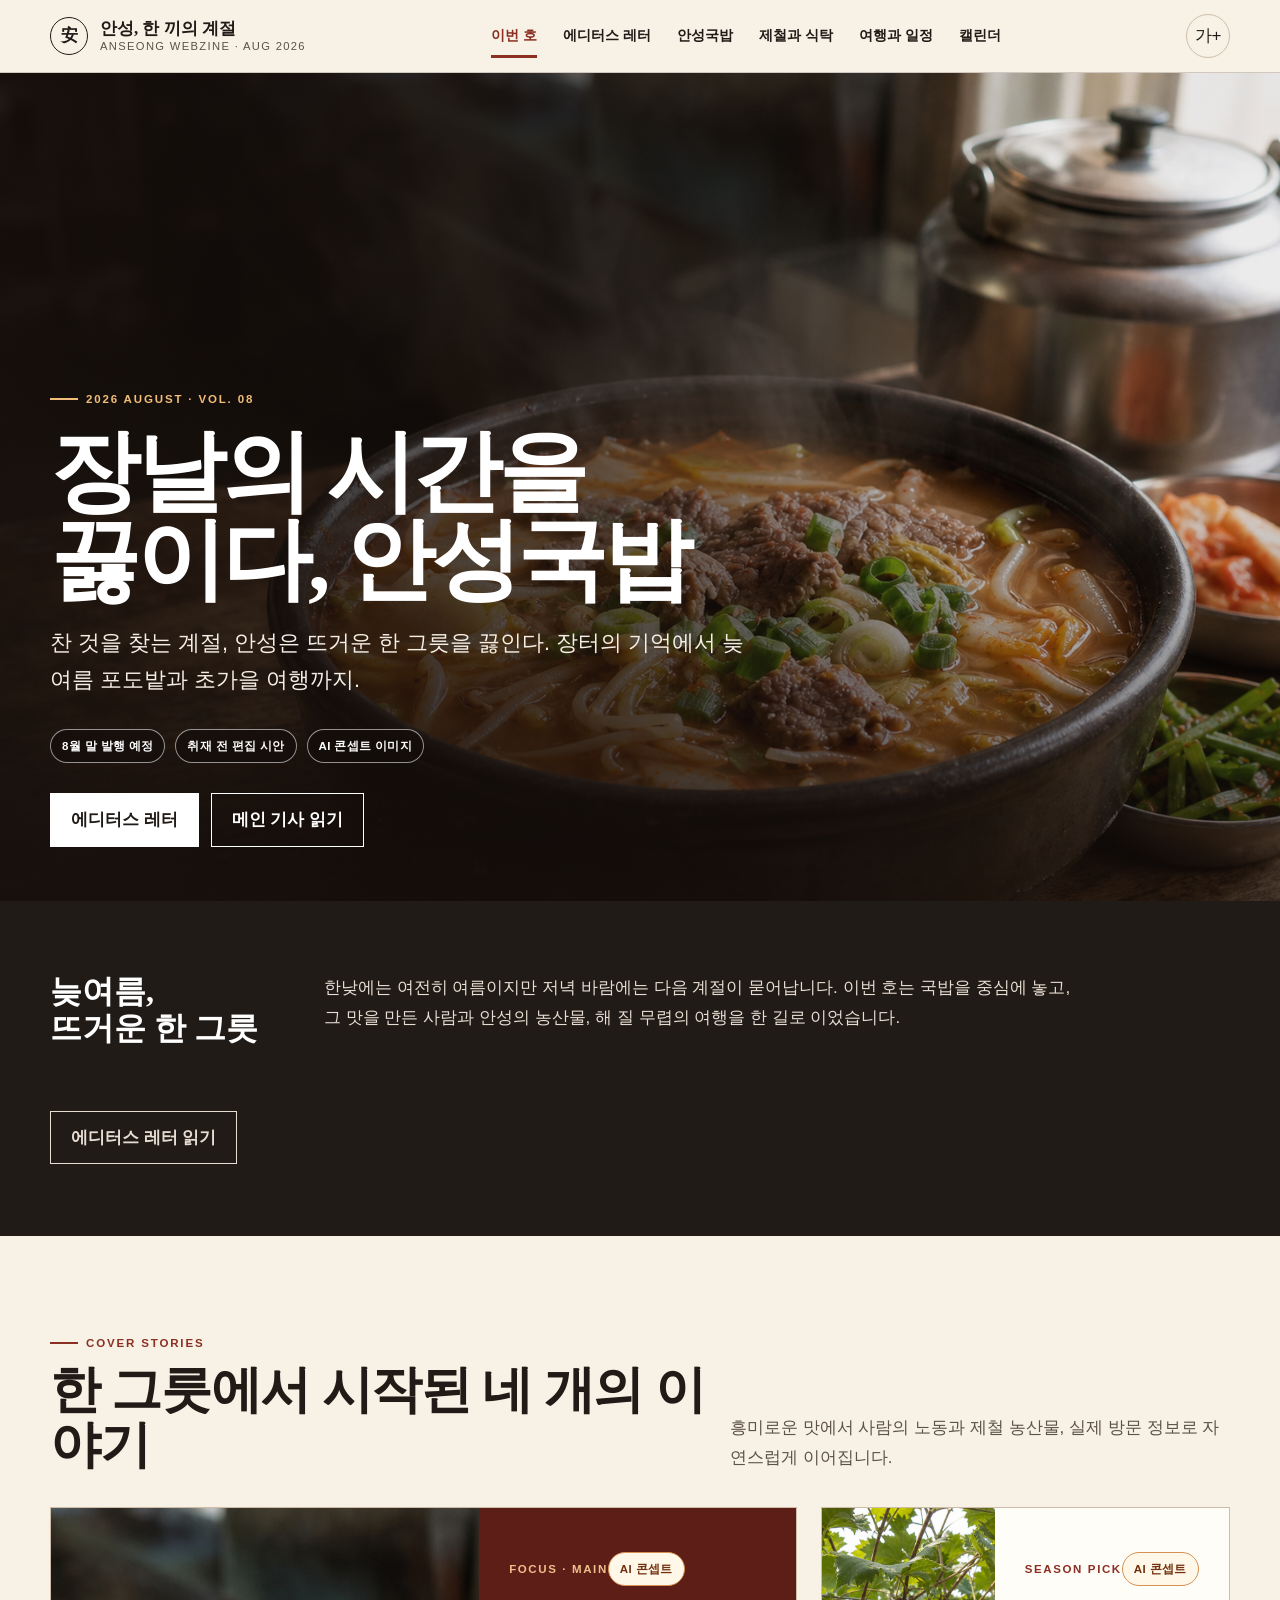
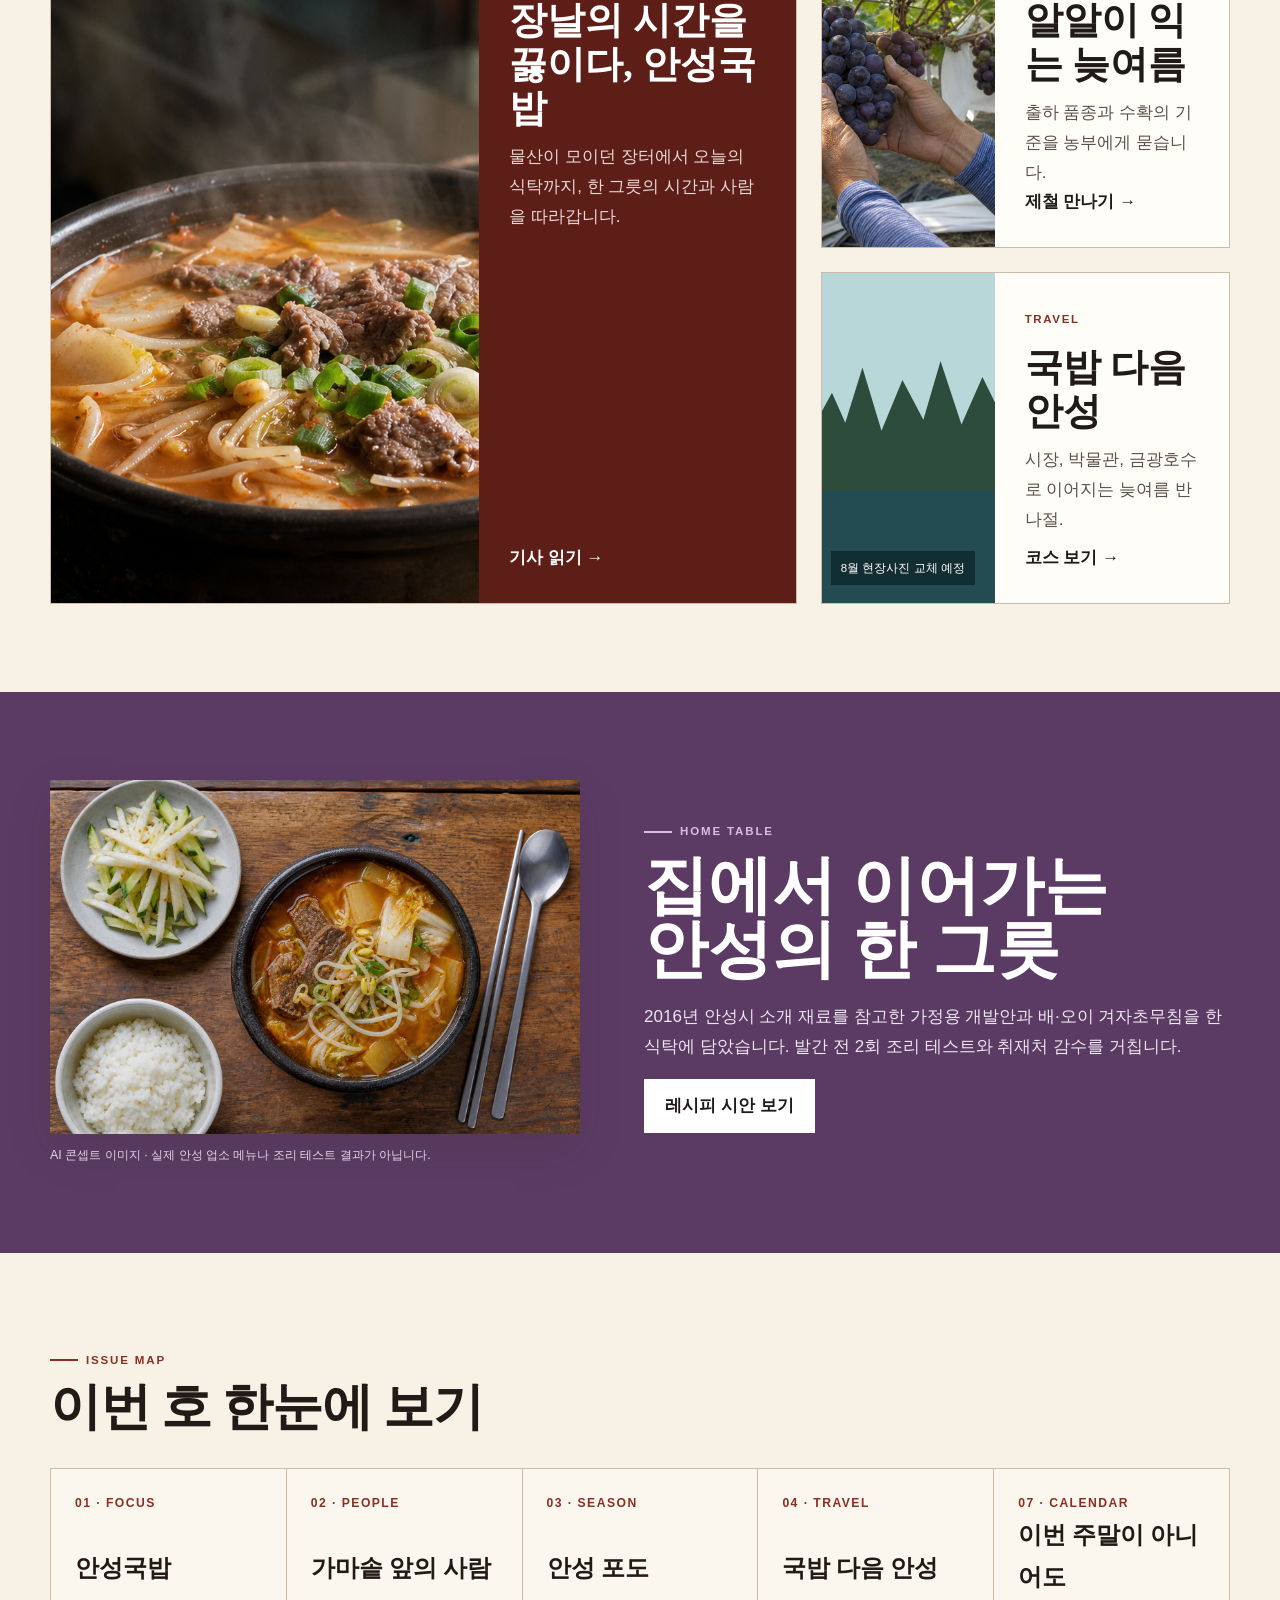
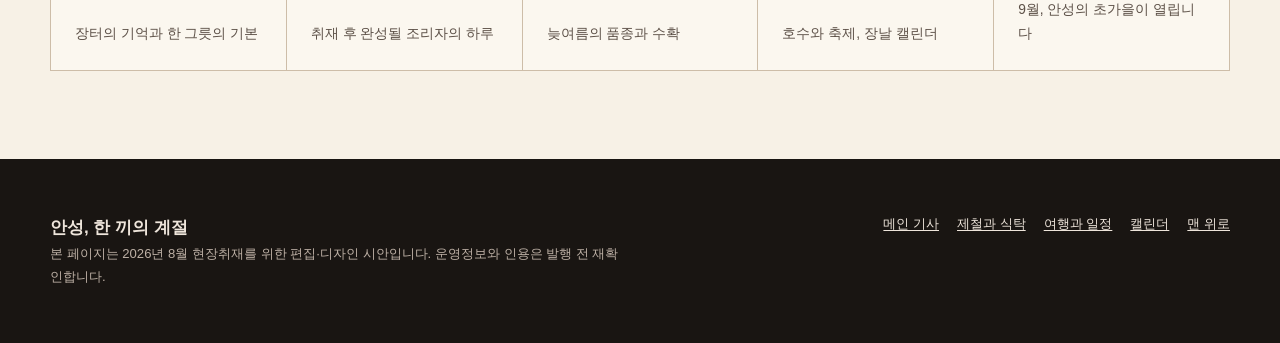
==== commit bc93d38e: "Publish August calendar page. Add the planned 07 CALENDAR layout, place-first images, and issue navi" ====
--- a/index.html
+++ b/index.html
@@ -23,7 +23,7 @@
         <span class="brand-mark" aria-hidden="true">安</span><span class="brand-copy"><strong>안성, 한 끼의 계절</strong><small>ANSEONG WEBZINE · AUG 2026</small></span>
       </a>
       <nav class="primary-nav" aria-label="주요 메뉴">
-        <a href="index.html" aria-current="page">이번 호</a><a href="letter.html">에디터스 레터</a><a href="focus.html">안성국밥</a><a href="season.html">제철과 식탁</a><a href="travel.html">여행과 일정</a>
+        <a href="index.html" aria-current="page">이번 호</a><a href="letter.html">에디터스 레터</a><a href="focus.html">안성국밥</a><a href="season.html">제철과 식탁</a><a href="travel.html">여행과 일정</a><a href="calendar.html">캘린더</a>
       </nav>
       <div class="header-tools">
         <button class="type-control" type="button" aria-label="본문 글자 크게 보기" aria-pressed="false">가+</button>
@@ -69,9 +69,10 @@
         <a href="focus.html#people"><b>02 · PEOPLE</b><strong>가마솥 앞의 사람</strong><span>취재 후 완성될 조리자의 하루</span></a>
         <a href="season.html"><b>03 · SEASON</b><strong>안성 포도</strong><span>늦여름의 품종과 수확</span></a>
         <a href="travel.html"><b>04 · TRAVEL</b><strong>국밥 다음 안성</strong><span>호수와 축제, 장날 캘린더</span></a>
+        <a href="calendar.html"><b>07 · CALENDAR</b><strong>이번 주말이 아니어도</strong><span>9월, 안성의 초가을이 열립니다</span></a>
       </nav>
     </section>
   </main>
-  <footer class="site-footer"><div class="footer-inner"><div><strong>안성, 한 끼의 계절</strong><p>본 페이지는 2026년 8월 현장취재를 위한 편집·디자인 시안입니다. 운영정보와 인용은 발행 전 재확인합니다.</p></div><div class="footer-links"><a href="focus.html">메인 기사</a><a href="season.html">제철과 식탁</a><a href="travel.html">여행과 일정</a><a href="#main">맨 위로</a></div></div></footer>
+  <footer class="site-footer"><div class="footer-inner"><div><strong>안성, 한 끼의 계절</strong><p>본 페이지는 2026년 8월 현장취재를 위한 편집·디자인 시안입니다. 운영정보와 인용은 발행 전 재확인합니다.</p></div><div class="footer-links"><a href="focus.html">메인 기사</a><a href="season.html">제철과 식탁</a><a href="travel.html">여행과 일정</a><a href="calendar.html">캘린더</a><a href="#main">맨 위로</a></div></div></footer>
 </body>
 </html>
--- a/styles.css
+++ b/styles.css
@@ -150,7 +150,7 @@
 .season-band figcaption { color: #e3d6e6; }
 .season-copy h2 { margin: 12px 0 20px; font-family: var(--font-display); font-size: clamp(2.2rem, 5vw, 4.3rem); line-height: 1; }
 .season-copy p { color: #eee6f0; }
-.issue-map { display: grid; grid-template-columns: repeat(4, 1fr); border-top: 1px solid var(--line); border-left: 1px solid var(--line); }
+.issue-map { display: grid; grid-template-columns: repeat(5, 1fr); border-top: 1px solid var(--line); border-left: 1px solid var(--line); }
 .issue-map a { min-height: 180px; padding: 24px; display: flex; flex-direction: column; justify-content: space-between; border-right: 1px solid var(--line); border-bottom: 1px solid var(--line); text-decoration: none; background: rgba(255,253,248,.46); transition: background .2s ease; }
 .issue-map a:hover { background: var(--white); }
 .issue-map strong { font-family: var(--font-display); font-size: 1.5rem; }
@@ -496,3 +496,259 @@
 }
 
 .letter-notify-note{margin:18px 0 0;color:rgba(244,238,230,.78);font-size:.86rem;}
+
+
+/* Calendar page */
+.visually-hidden {
+  position: absolute;
+  width: 1px;
+  height: 1px;
+  padding: 0;
+  margin: -1px;
+  overflow: hidden;
+  clip: rect(0, 0, 0, 0);
+  white-space: nowrap;
+  border: 0;
+}
+.calendar-hero {
+  background: #24363a;
+  color: #fff;
+}
+.calendar-hero .page-deck,
+.calendar-hero .page-meta,
+.calendar-hero .breadcrumbs {
+  color: #d9e8e9;
+}
+.calendar-hero .section-kicker {
+  color: #b8e1df;
+}
+.calendar-kicker {
+  margin: 14px 0 0;
+  font-family: var(--font-display);
+  font-size: 1.05rem;
+  letter-spacing: .02em;
+  color: #efc08a;
+}
+.calendar-page .section-head {
+  margin-top: 12px;
+}
+.glance-wrap {
+  overflow-x: auto;
+}
+.glance-table {
+  width: 100%;
+  border-collapse: collapse;
+  background: var(--white);
+}
+.glance-table th,
+.glance-table td {
+  padding: 16px 18px;
+  border-bottom: 1px solid var(--line);
+  text-align: left;
+  vertical-align: top;
+}
+.glance-table th {
+  font-size: .74rem;
+  letter-spacing: .12em;
+  text-transform: uppercase;
+  color: var(--ink-soft);
+  font-weight: 800;
+}
+.glance-table td:nth-child(3) {
+  font-family: var(--font-display);
+  font-size: 1.08rem;
+}
+.event-list {
+  display: grid;
+  gap: 28px;
+  margin-top: 72px;
+}
+.event-card {
+  display: grid;
+  gap: 28px;
+  padding: 28px;
+  background: var(--white);
+  border: 1px solid var(--line);
+}
+.event-card-pick {
+  grid-template-columns: .9fr 1.1fr;
+  align-items: start;
+}
+.event-card figure {
+  margin: 0;
+}
+.event-card img {
+  width: 100%;
+  aspect-ratio: 1;
+  object-fit: cover;
+}
+.event-copy h3 {
+  margin: 6px 0 14px;
+  font-family: var(--font-display);
+  font-size: 1.7rem;
+  line-height: 1.2;
+}
+.event-copy > p {
+  margin: 0 0 22px;
+  line-height: 1.7;
+}
+.date-badge {
+  display: inline-flex;
+  align-items: center;
+  min-height: 28px;
+  margin: 0 0 8px;
+  padding: 4px 10px;
+  border-radius: 999px;
+  background: #efe4d4;
+  color: #6a2d11;
+  font-size: 14px;
+  font-weight: 700;
+}
+.event-num {
+  margin: 0 0 4px;
+  color: rgba(93,81,72,.45);
+  font-family: var(--font-display);
+  font-size: 22px;
+  font-weight: 400;
+  line-height: 1;
+}
+.pick-mark {
+  display: inline-flex;
+  align-items: center;
+  margin-left: 8px;
+  color: var(--amber);
+  font-family: var(--font-body);
+  font-size: .72rem;
+  font-weight: 800;
+  letter-spacing: .08em;
+  vertical-align: middle;
+}
+.pick-mark::before {
+  content: "★ ";
+}
+.event-meta {
+  display: grid;
+  gap: 10px;
+  margin: 0;
+}
+.event-meta div {
+  display: grid;
+  grid-template-columns: 52px 1fr;
+  gap: 12px;
+  font-size: 14px;
+  line-height: 1.55;
+}
+.event-meta dt {
+  margin: 0;
+  color: var(--ink);
+  font-weight: 800;
+}
+.event-meta dd {
+  margin: 0;
+  color: var(--ink-soft);
+}
+.event-link {
+  display: inline-flex;
+  margin-top: 22px;
+  color: var(--broth);
+  font-weight: 750;
+  text-decoration: none;
+}
+.weekday-note {
+  margin: 18px 0 0;
+  color: #6a2d11;
+  font-size: .86rem;
+  font-weight: 700;
+}
+.standing-show {
+  display: grid;
+  grid-template-columns: 1.05fr .95fr;
+  gap: 42px;
+  align-items: center;
+  margin-top: 86px;
+  padding: 32px;
+  background: #2a3d41;
+  color: #f4eee6;
+}
+.standing-show .section-kicker {
+  color: #c9e4e2;
+}
+.standing-show figure {
+  margin: 0;
+}
+.standing-show img {
+  width: 100%;
+  aspect-ratio: 3/2;
+  object-fit: cover;
+}
+.standing-show figcaption,
+.standing-show p,
+.standing-show .event-meta dd {
+  color: #dce7e6;
+}
+.standing-show h2 {
+  margin: 10px 0 16px;
+  font-family: var(--font-display);
+  font-size: clamp(1.8rem, 3vw, 2.6rem);
+  line-height: 1.15;
+}
+.october-note {
+  margin-top: 48px;
+  padding: 28px;
+  border: 1px solid var(--line);
+  background: rgba(255,253,248,.42);
+  color: var(--ink-soft);
+}
+.october-note h2,
+.october-note h3 {
+  color: var(--ink);
+  font-family: var(--font-display);
+}
+.october-note h2 {
+  margin: 8px 0 18px;
+  font-size: 1.8rem;
+}
+.october-note h3 {
+  margin: 0 0 10px;
+  font-size: 1.35rem;
+}
+.event-inquiry {
+  margin: 18px 0 0;
+  font-size: .9rem;
+}
+.calendar-notice {
+  margin-top: 36px;
+}
+.calendar-continue {
+  display: grid;
+  gap: 12px;
+  margin-top: 28px;
+}
+.calendar-continue a {
+  display: inline-flex;
+  align-items: center;
+  gap: 8px;
+  min-height: 44px;
+  color: var(--broth);
+  font-weight: 750;
+  text-decoration: none;
+}
+
+@media (max-width: 1024px) {
+  .event-card-pick,
+  .standing-show {
+    grid-template-columns: 1fr;
+  }
+}
+
+@media (max-width: 720px) {
+  .glance-table th:nth-child(4),
+  .glance-table td:nth-child(4) {
+    display: none;
+  }
+  .event-card,
+  .standing-show,
+  .october-note {
+    padding: 20px;
+  }
+}
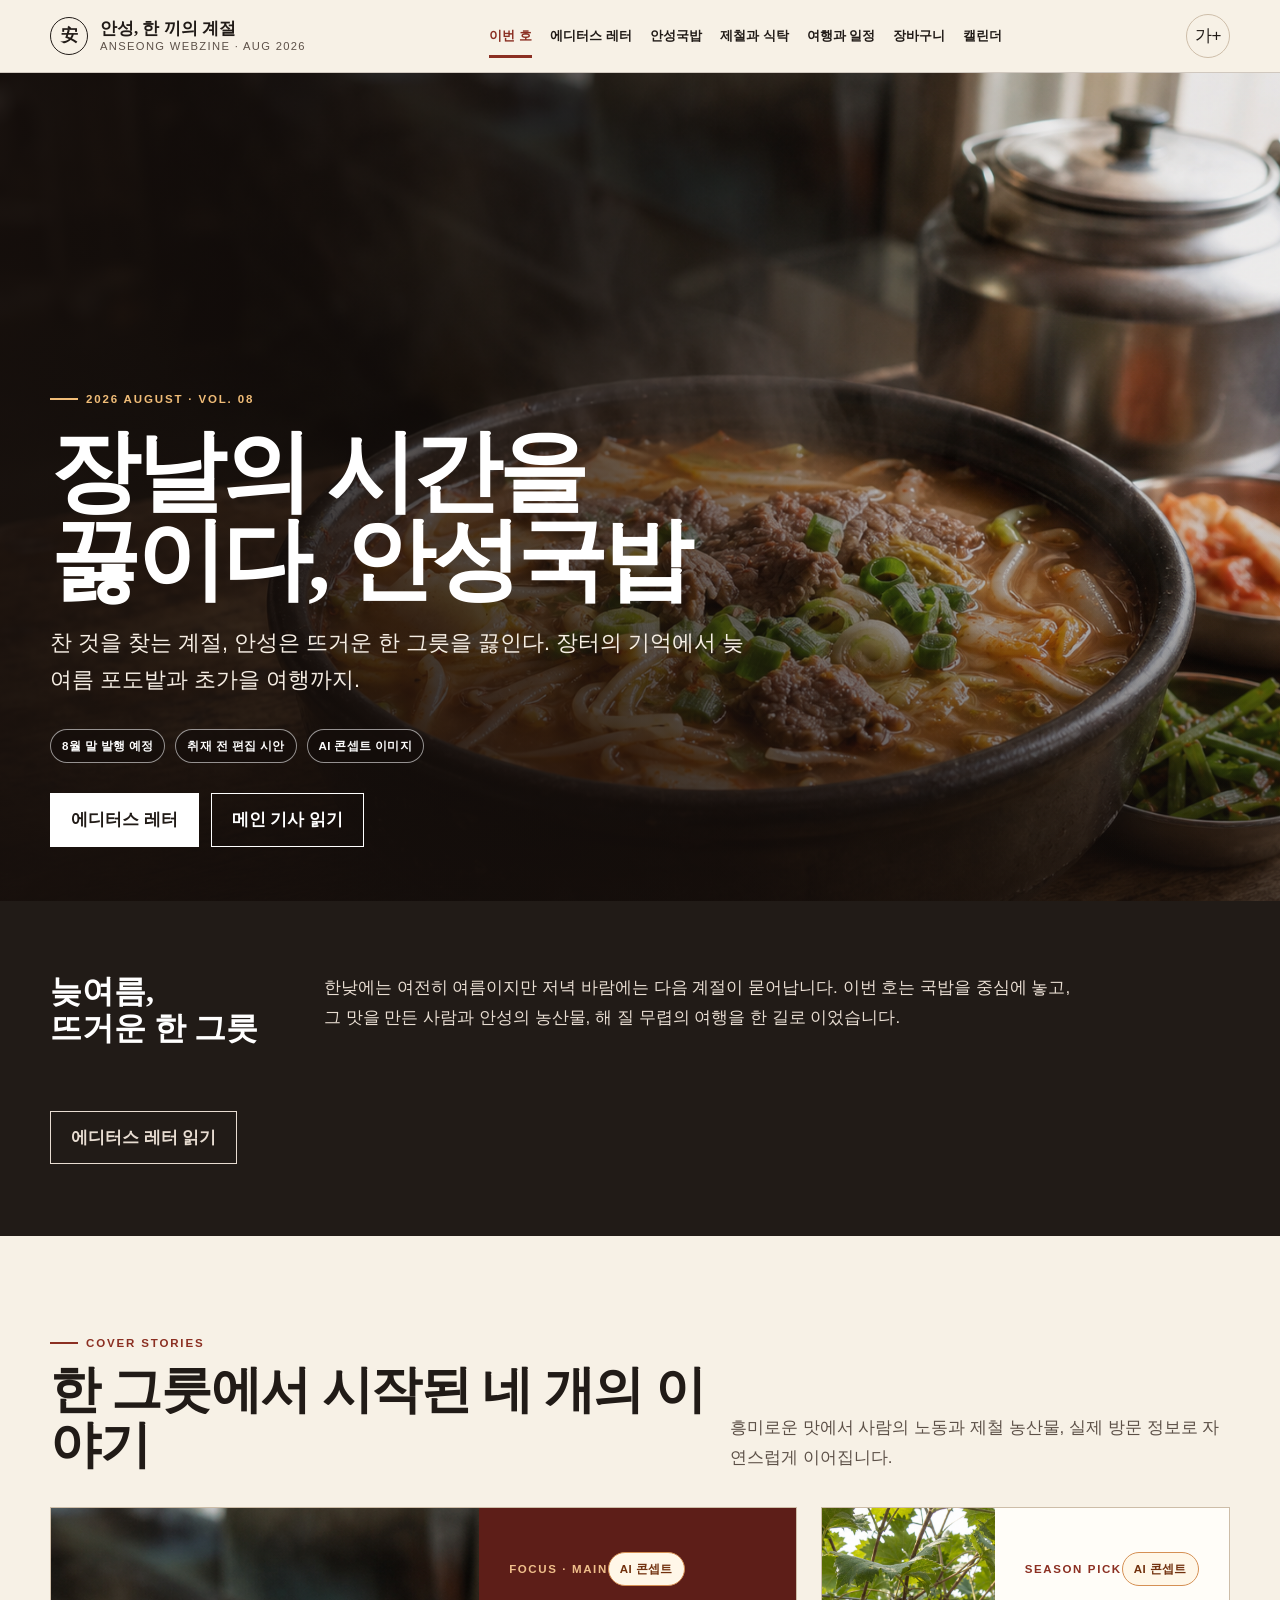
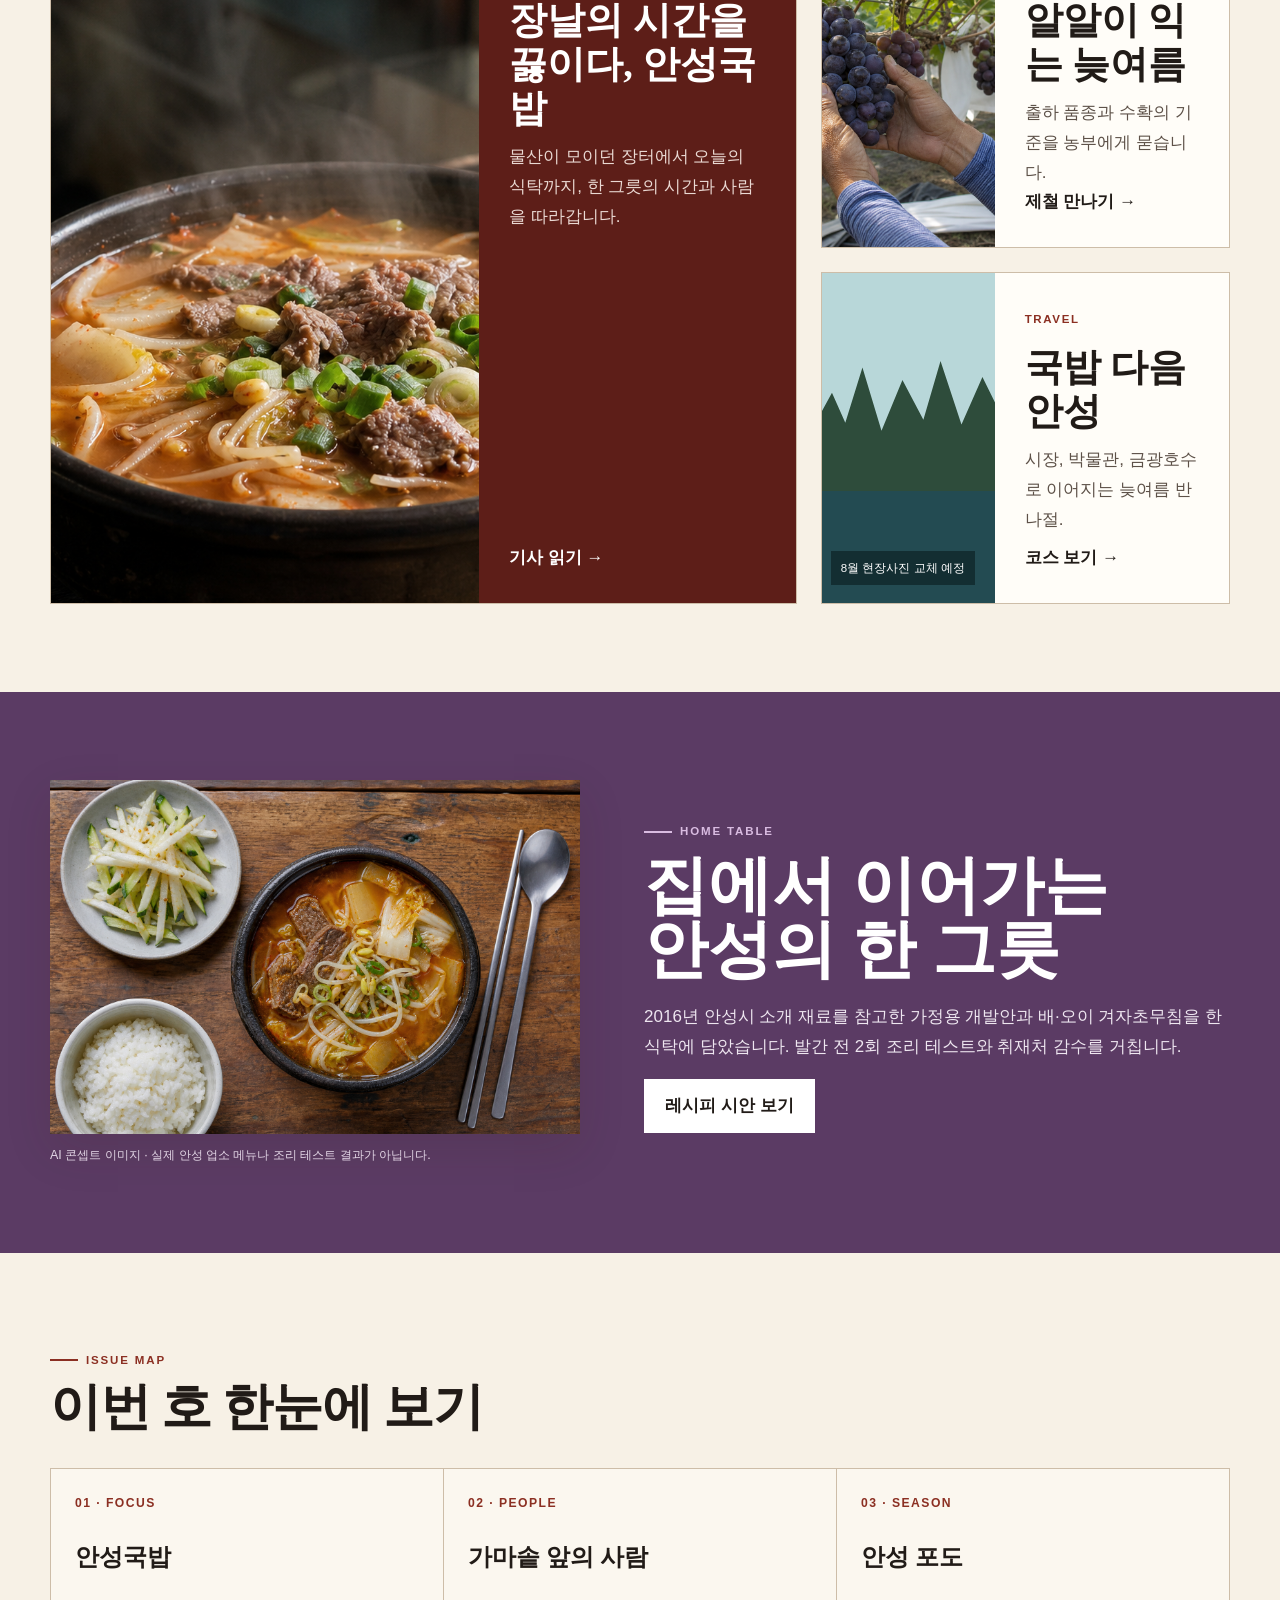
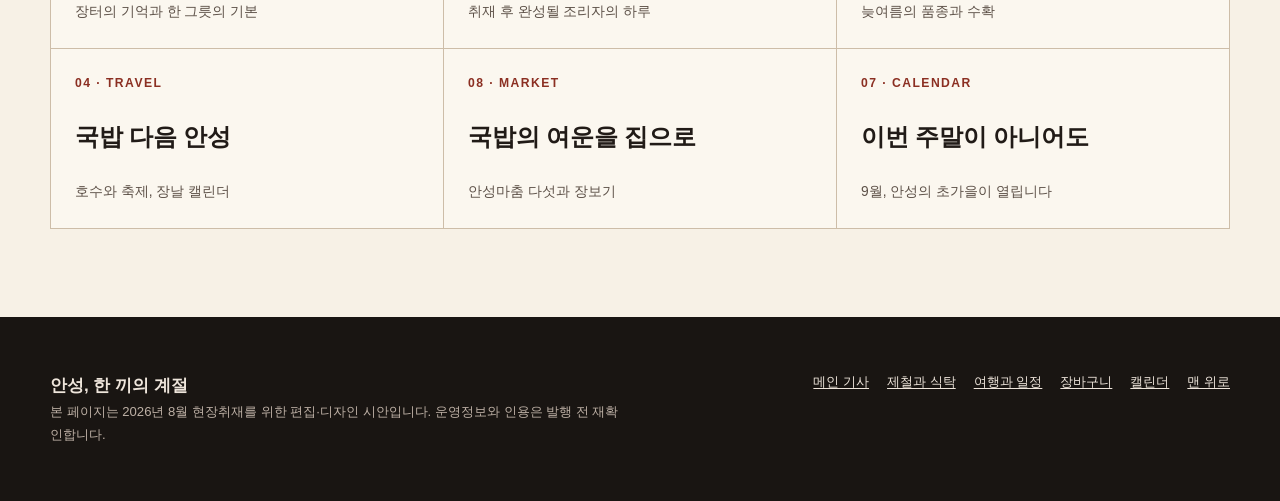
==== commit 70728f56: "Publish August MARKET page. Add the 08 MARKET shopping guide with five Anseong produce notes, three " ====
--- a/index.html
+++ b/index.html
@@ -23,7 +23,7 @@
         <span class="brand-mark" aria-hidden="true">安</span><span class="brand-copy"><strong>안성, 한 끼의 계절</strong><small>ANSEONG WEBZINE · AUG 2026</small></span>
       </a>
       <nav class="primary-nav" aria-label="주요 메뉴">
-        <a href="index.html" aria-current="page">이번 호</a><a href="letter.html">에디터스 레터</a><a href="focus.html">안성국밥</a><a href="season.html">제철과 식탁</a><a href="travel.html">여행과 일정</a><a href="calendar.html">캘린더</a>
+        <a href="index.html" aria-current="page">이번 호</a><a href="letter.html">에디터스 레터</a><a href="focus.html">안성국밥</a><a href="season.html">제철과 식탁</a><a href="travel.html">여행과 일정</a><a href="market.html">장바구니</a><a href="calendar.html">캘린더</a>
       </nav>
       <div class="header-tools">
         <button class="type-control" type="button" aria-label="본문 글자 크게 보기" aria-pressed="false">가+</button>
@@ -69,10 +69,11 @@
         <a href="focus.html#people"><b>02 · PEOPLE</b><strong>가마솥 앞의 사람</strong><span>취재 후 완성될 조리자의 하루</span></a>
         <a href="season.html"><b>03 · SEASON</b><strong>안성 포도</strong><span>늦여름의 품종과 수확</span></a>
         <a href="travel.html"><b>04 · TRAVEL</b><strong>국밥 다음 안성</strong><span>호수와 축제, 장날 캘린더</span></a>
+        <a href="market.html"><b>08 · MARKET</b><strong>국밥의 여운을 집으로</strong><span>안성마춤 다섯과 장보기</span></a>
         <a href="calendar.html"><b>07 · CALENDAR</b><strong>이번 주말이 아니어도</strong><span>9월, 안성의 초가을이 열립니다</span></a>
       </nav>
     </section>
   </main>
-  <footer class="site-footer"><div class="footer-inner"><div><strong>안성, 한 끼의 계절</strong><p>본 페이지는 2026년 8월 현장취재를 위한 편집·디자인 시안입니다. 운영정보와 인용은 발행 전 재확인합니다.</p></div><div class="footer-links"><a href="focus.html">메인 기사</a><a href="season.html">제철과 식탁</a><a href="travel.html">여행과 일정</a><a href="calendar.html">캘린더</a><a href="#main">맨 위로</a></div></div></footer>
+  <footer class="site-footer"><div class="footer-inner"><div><strong>안성, 한 끼의 계절</strong><p>본 페이지는 2026년 8월 현장취재를 위한 편집·디자인 시안입니다. 운영정보와 인용은 발행 전 재확인합니다.</p></div><div class="footer-links"><a href="focus.html">메인 기사</a><a href="season.html">제철과 식탁</a><a href="travel.html">여행과 일정</a><a href="market.html">장바구니</a><a href="calendar.html">캘린더</a><a href="#main">맨 위로</a></div></div></footer>
 </body>
 </html>
--- a/styles.css
+++ b/styles.css
@@ -66,8 +66,8 @@
 .brand-copy { display: grid; line-height: 1.25; }
 .brand-copy strong { font-family: var(--font-display); font-size: 1.05rem; }
 .brand-copy small { color: var(--ink-soft); font-size: .7rem; letter-spacing: .12em; }
-.primary-nav { display: flex; align-items: center; gap: 26px; }
-.primary-nav a { min-height: 44px; display: inline-flex; align-items: center; text-decoration: none; font-weight: 650; font-size: .9rem; }
+.primary-nav { display: flex; align-items: center; gap: 18px; }
+.primary-nav a { min-height: 44px; display: inline-flex; align-items: center; text-decoration: none; font-weight: 650; font-size: .84rem; }
 .primary-nav a:hover, .primary-nav a[aria-current="page"] { color: var(--broth); }
 .primary-nav a[aria-current="page"] { box-shadow: inset 0 -3px 0 var(--broth); }
 .header-tools { display: flex; align-items: center; gap: 8px; }
@@ -150,7 +150,7 @@
 .season-band figcaption { color: #e3d6e6; }
 .season-copy h2 { margin: 12px 0 20px; font-family: var(--font-display); font-size: clamp(2.2rem, 5vw, 4.3rem); line-height: 1; }
 .season-copy p { color: #eee6f0; }
-.issue-map { display: grid; grid-template-columns: repeat(5, 1fr); border-top: 1px solid var(--line); border-left: 1px solid var(--line); }
+.issue-map { display: grid; grid-template-columns: repeat(3, 1fr); border-top: 1px solid var(--line); border-left: 1px solid var(--line); }
 .issue-map a { min-height: 180px; padding: 24px; display: flex; flex-direction: column; justify-content: space-between; border-right: 1px solid var(--line); border-bottom: 1px solid var(--line); text-decoration: none; background: rgba(255,253,248,.46); transition: background .2s ease; }
 .issue-map a:hover { background: var(--white); }
 .issue-map strong { font-family: var(--font-display); font-size: 1.5rem; }
@@ -752,3 +752,146 @@
     padding: 20px;
   }
 }
+
+
+/* MARKET */
+.visually-hidden {
+  position: absolute;
+  width: 1px;
+  height: 1px;
+  padding: 0;
+  margin: -1px;
+  overflow: hidden;
+  clip: rect(0, 0, 0, 0);
+  white-space: nowrap;
+  border: 0;
+}
+.market-hero {
+  background: #3a2a1d;
+  color: #fff;
+}
+.market-hero .page-deck,
+.market-hero .page-meta,
+.market-hero .breadcrumbs {
+  color: #efe3d4;
+}
+.market-hero .section-kicker { color: #efc08a; }
+.page-subtitle {
+  margin: 0 0 8px;
+  color: #d8b48a;
+  font-size: .86rem;
+  letter-spacing: .14em;
+}
+.market-hero .page-subtitle { color: #efc08a; }
+.bleed-figure { width: 100%; margin: 0; }
+.bleed-figure img { width: 100%; max-height: 760px; object-fit: cover; }
+.bleed-figure figcaption {
+  width: min(calc(100% - 32px), var(--max));
+  margin: 12px auto 0;
+  padding-inline: 16px;
+}
+.market-shell { padding-block: 56px 104px; }
+.market-lead {
+  max-width: 680px;
+  margin: 0 auto 72px;
+  font-size: 1.08rem;
+  line-height: 1.85;
+}
+.market-lead p { margin: 0 0 1.2em; }
+.market-section + .market-section,
+.inline-photo + .market-section { margin-top: 86px; }
+.produce-list { display: grid; gap: 0; }
+.produce-item {
+  padding: 28px 0;
+  border-top: 1px solid var(--line);
+}
+.produce-item:last-child { border-bottom: 1px solid var(--line); }
+.produce-item h3 {
+  margin: 0 0 10px;
+  font-family: var(--font-display);
+  font-size: 20px;
+  font-weight: 500;
+}
+.produce-item p { margin: 0 0 12px; font-size: 16px; line-height: 1.7; color: var(--ink-soft); }
+.inline-link {
+  display: inline-block;
+  margin-bottom: 12px;
+  color: var(--broth);
+  text-decoration: none;
+  font-size: 14px;
+  font-weight: 700;
+}
+.gift-note {
+  margin: 0;
+  padding: 12px 14px;
+  background: rgba(73, 98, 71, .08);
+  color: var(--ink-soft);
+  font-size: 14px;
+  line-height: 1.6;
+}
+.inline-photo { margin: 64px 0 0; }
+.inline-photo img { width: 100%; aspect-ratio: 3 / 2; object-fit: cover; }
+.square-photo img { aspect-ratio: 4 / 3; }
+.place-list { display: grid; gap: 18px; }
+.place-card {
+  display: grid;
+  grid-template-columns: 72px minmax(0, 1fr);
+  gap: 18px;
+  padding: 28px;
+  background: var(--white);
+  border: 1px solid var(--line);
+}
+.place-num {
+  color: rgba(93, 81, 72, .42);
+  font-family: var(--font-display);
+  font-size: 22px;
+  font-weight: 400;
+}
+.place-card h3 {
+  margin: 0 0 8px;
+  font-family: var(--font-display);
+  font-size: 1.45rem;
+}
+.place-meta {
+  margin: 0 0 12px;
+  color: var(--leaf);
+  font-size: .82rem;
+  font-weight: 800;
+  letter-spacing: .04em;
+}
+.place-card p { margin: 0 0 16px; color: var(--ink-soft); }
+.place-facts { margin: 0; }
+.place-facts div {
+  display: grid;
+  grid-template-columns: 92px minmax(0, 1fr);
+  gap: 10px;
+  padding: 8px 0;
+  border-top: 1px solid var(--line);
+  font-size: 14px;
+}
+.place-facts dt { font-weight: 800; }
+.place-facts dd { margin: 0; color: var(--ink-soft); }
+.place-facts a { color: var(--broth); }
+.quiet { color: rgba(93, 81, 72, .72); font-size: .78rem; }
+.tip-list {
+  margin: 0 0 28px;
+  padding-left: 1.15em;
+}
+.tip-list li + li { margin-top: 10px; }
+.continue-links {
+  display: flex;
+  flex-wrap: wrap;
+  gap: 18px 28px;
+  margin-top: 28px;
+}
+.continue-links a {
+  color: var(--broth);
+  text-decoration: none;
+  font-size: 14px;
+  font-weight: 750;
+}
+
+@media (max-width: 720px) {
+  .place-card { grid-template-columns: 48px 1fr; padding: 22px; }
+  .place-facts div { grid-template-columns: 1fr; gap: 4px; }
+}
